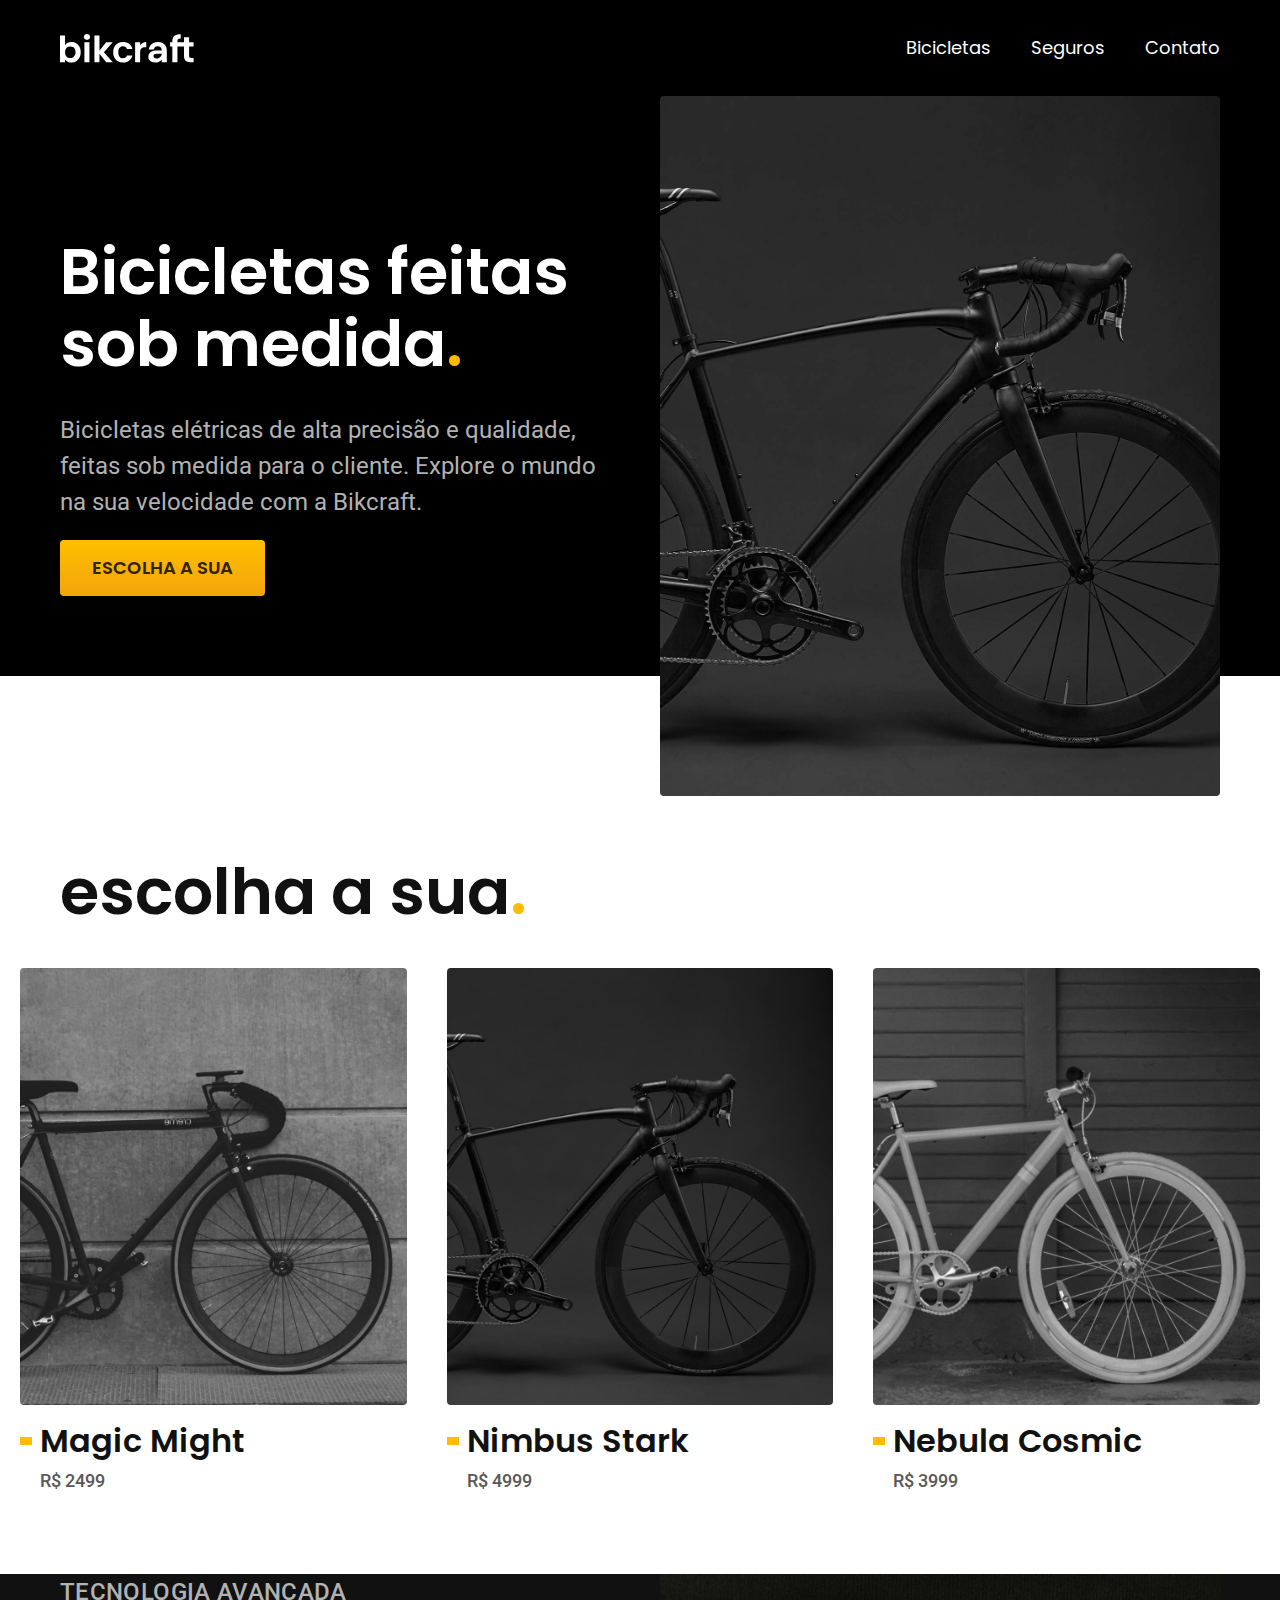
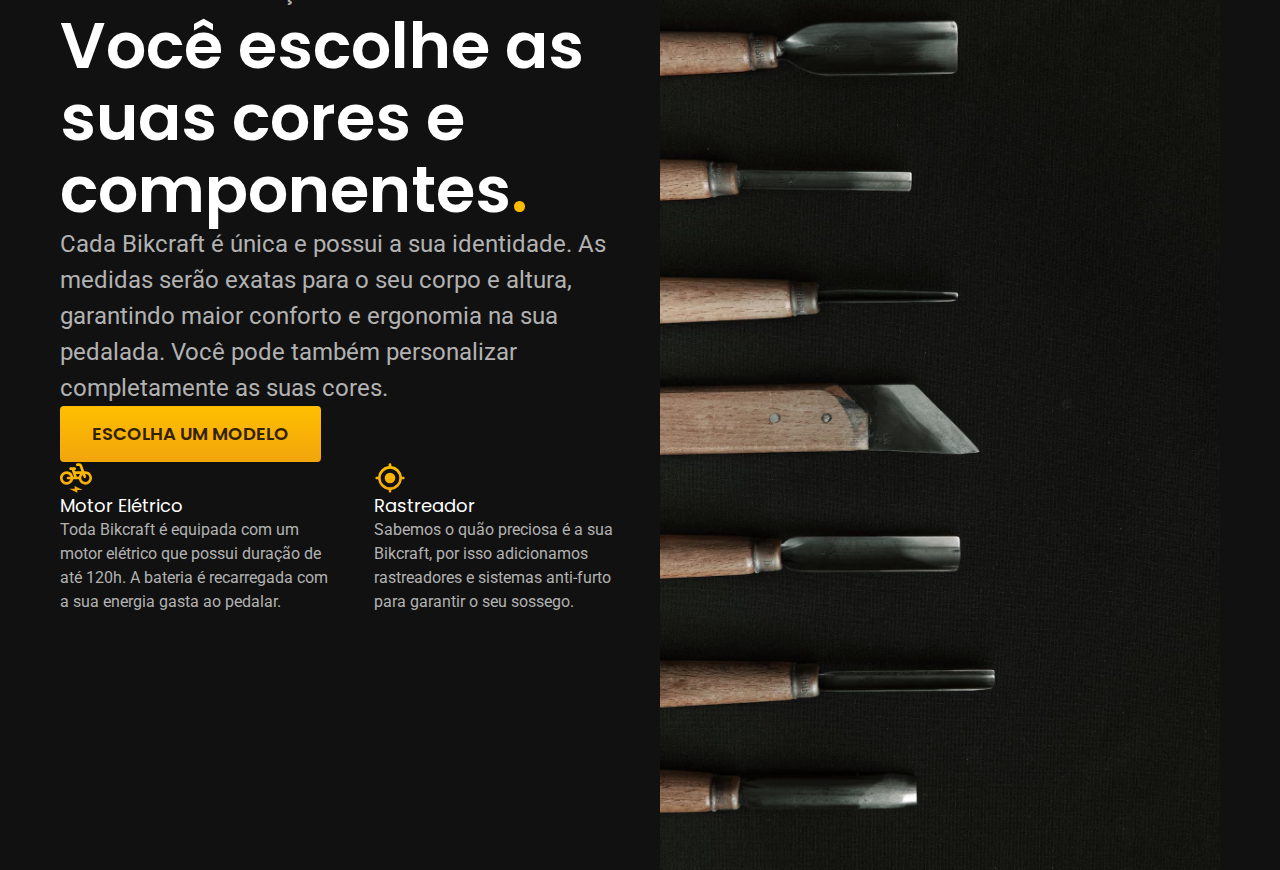
==== index.html @ 7a4af682 "bicicletas-lista e tecnologia" ====
<!DOCTYPE html>
<html lang="pt-br">
<head>
  <meta charset="UTF-8">
  <meta http-equiv="X-UA-Compatible" content="IE=edge">
  <meta name="viewport" content="width=device-width, initial-scale=1.0">
  <title>Bikcraft</title>
  <meta name="description" content="Bicicletas elétricas de alta precisão e qualidade,  feitas sob medida para o cliente. Explore o mundo na sua velocidade com a Bikcraft.">
  <link rel="stylesheet" href="./css/style.css">
  <link rel="preconnect" href="https://fonts.googleapis.com">
  <link rel="preconnect" href="https://fonts.gstatic.com" crossorigin>
  <link href="https://fonts.googleapis.com/css2?family=Poppins:wght@400;600&family=Roboto:wght@400;500&display=swap" rel="stylesheet">
</head>
<body>
    <header class="header-bg">
      <div class="header container">
      <a href="./">
        <img src="./img/bikcraft.svg" alt="Bijcraft">
      </a>
      
      <nav aria-label="primaria">
        <ul class="header-menu font-1-m cor-0">
          <li><a href="./bicicletas.html">Bicicletas</a></li>
          <li><a href="./seguros.html">Seguros</a></li>
          <li><a href="./contato.html">Contato</a></li>
        </ul>
      </nav>
      </div>
    </header>

    <main class="introducao-bg">
      <div class="introducao container">
        <div class="introducao-conteudo">
        <h1 class="cor-0 font-1-xxl">Bicicletas feitas sob medida<span class="cor-p1">.</span></h1>
        <p class="font-2-l cor-5">Bicicletas elétricas de alta precisão e qualidade,  feitas sob medida para o cliente. Explore o mundo na sua velocidade com a Bikcraft.</p>
        <a class="btn" href="./bicicletas.html">Escolha a sua</a>
        </div>
        
        <div>
        <img src="img/fotos/introducao.jpg" alt="Bicicleta elétrica preta">
        </div>
      </div>
    </main>


    
    <article class="bicicletas-lista">
      <h2 class="container font-1-xxl">escolha a sua<span class="cor-p1">.</span></h2>

      <ul>
        <li>
          <a href="./bicicletas/magic.html">
            <img src="./img/bicicletas/magic-home.jpg" alt="Bicicleta preta">
            <h3 class="font-1-xl">Magic Might</h3>
            <span class="font-2-m cor-8">R$ 2499</span>
          </a>
        </li>

        <li>
          <a href="./bicicletas/nimbus.html">
            <img src="img/bicicletas/nimbus-home.jpg" alt="Bicicleta preta">
            <h3 class="font-1-xl">Nimbus Stark</h3>
            <span class="font-2-m cor-8">R$ 4999</span>
          </a>
        </li>

        <li>
          <a href="./bicicletas/nebula.html">
            <img src="img/bicicletas/nebula-home.jpg" alt="Bicicleta preta">
            <h3 class="font-1-xl">Nebula Cosmic</h3>
            <span class="font-2-m cor-8">R$ 3999</span>
          </a>
        </li>
      </ul>
    </article>

    <article class="tecnologia-bg">
      <div class="tecnologia container">
        <div class="tecnologia-conteudo">
          <span class="font-2-l-b cor-5">Tecnologia avançada</span>
          <h2 class="cor-0 font-1-xxl">Você escolhe as suas cores e componentes<span class="cor-p1">.</span></h2>
          <p class="font-2-l cor-5">Cada Bikcraft é única e possui a sua identidade. As medidas serão exatas para o seu corpo e altura, garantindo maior conforto e ergonomia na sua pedalada. Você pode também personalizar completamente as suas cores.</p>
          <a class="btn link" href="./bicicletas.html">Escolha um modelo</a>
          
          <div class="tecnologia-icons">
            <div>
              <img src="img/icones/eletrica.svg" alt="">
              <h3 class="font-1-m cor-0">Motor Elétrico</h3>
              <p class="font-2-s cor-5">Toda Bikcraft é equipada com um motor elétrico que possui duração de até 120h. A bateria é recarregada com a sua energia gasta ao pedalar.</p>
            </div>

            <div>
              <img src="img/icones/rastreador.svg" alt="">
              <h3 class="font-1-m cor-0">Rastreador</h3>
              <p class="font-2-s cor-5">Sabemos o quão preciosa é a sua Bikcraft, por isso adicionamos rastreadores e sistemas anti-furto para garantir o seu sossego.</p>
            </div>
          </div>
          </div>

        <div class="tecnologia-imagem">
          <img src="img/fotos/tecnologia.jpg" alt="">
        </div>
      </div>
    </article>
</body>
</html>
---- css/style.css ----
/* GLOBAL */
@import "./global/global.css";

@import "./utilidades/tipografia.css";
@import "./utilidades/cores.css";

/* HEADER */
@import "./global/header.css";

/* UTILIDADES */
@import "./utilidades/componentes.css";

/* HOME */
@import "./home/introducao.css";
@import "./home/tecnologia.css";

/*BICICLETAS*/
@import "./bicicletas/bicicletas-lista.css";
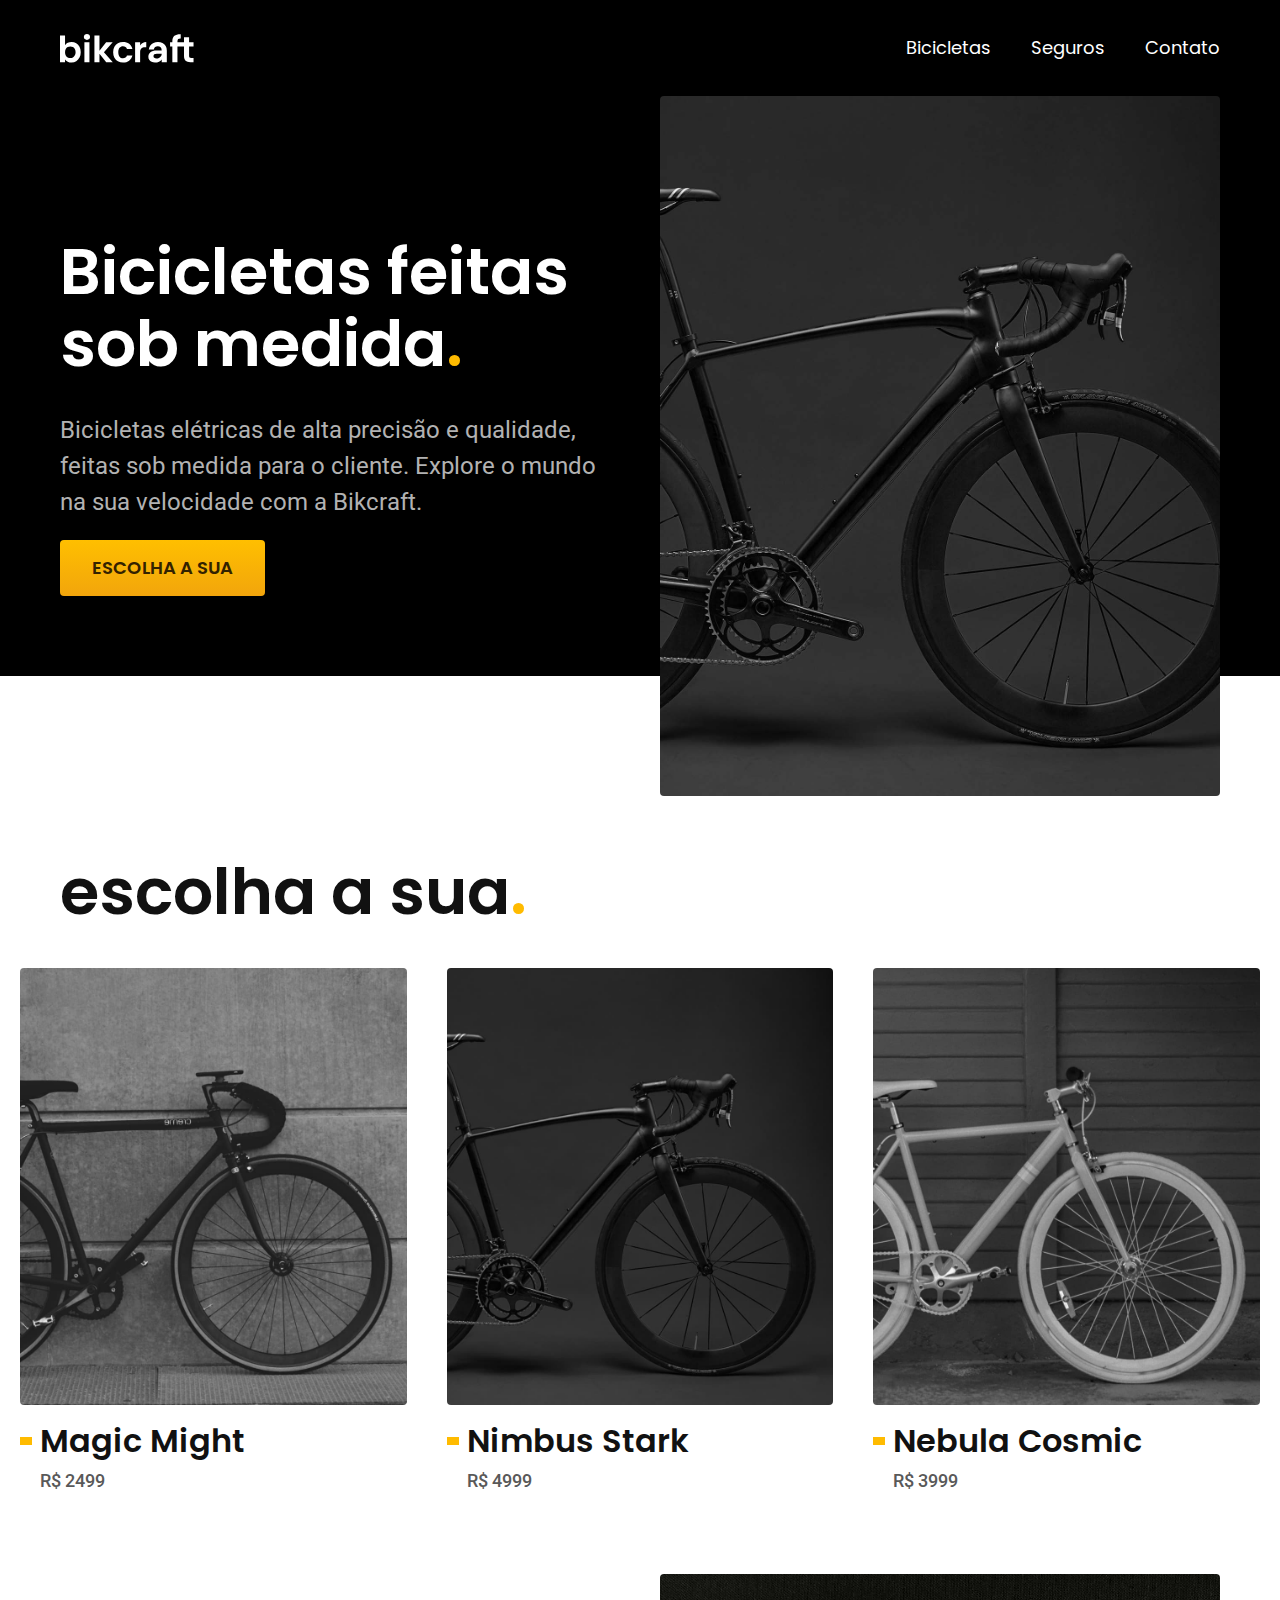
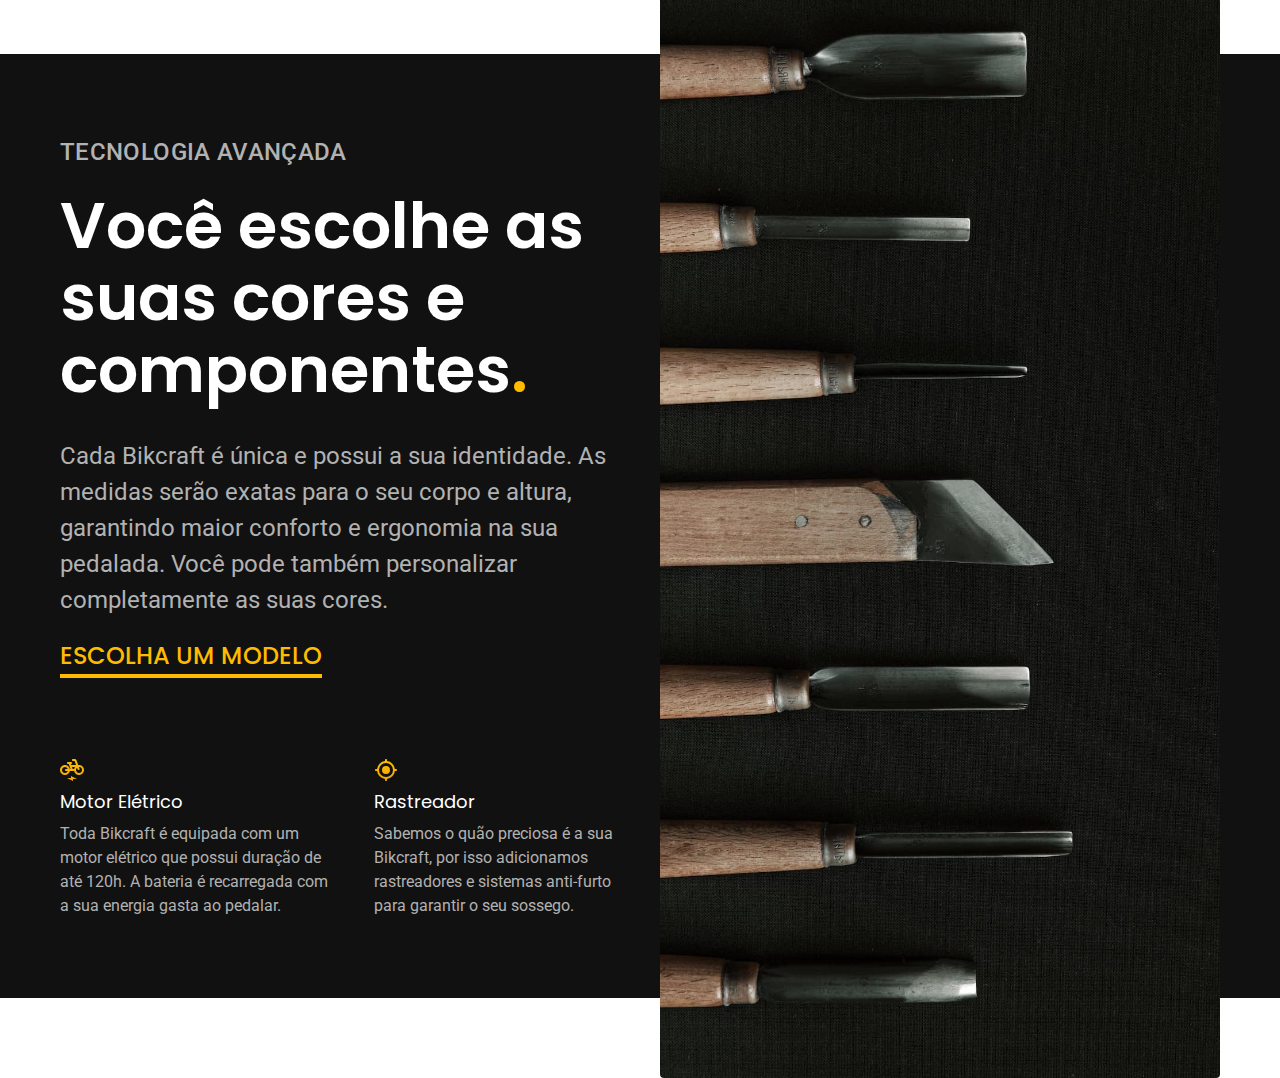
==== commit 4cf86f38: "tecnologia responsiva" ====
--- a/index.html
+++ b/index.html
@@ -80,21 +80,21 @@
           <span class="font-2-l-b cor-5">Tecnologia avançada</span>
           <h2 class="cor-0 font-1-xxl">Você escolhe as suas cores e componentes<span class="cor-p1">.</span></h2>
           <p class="font-2-l cor-5">Cada Bikcraft é única e possui a sua identidade. As medidas serão exatas para o seu corpo e altura, garantindo maior conforto e ergonomia na sua pedalada. Você pode também personalizar completamente as suas cores.</p>
-          <a class="btn link" href="./bicicletas.html">Escolha um modelo</a>
+          <a class="link" href="./bicicletas.html">Escolha um modelo</a>
           
-          <div class="tecnologia-icons">
-            <div>
-              <img src="img/icones/eletrica.svg" alt="">
-              <h3 class="font-1-m cor-0">Motor Elétrico</h3>
-              <p class="font-2-s cor-5">Toda Bikcraft é equipada com um motor elétrico que possui duração de até 120h. A bateria é recarregada com a sua energia gasta ao pedalar.</p>
+            <div class="tecnologia-vantagens">
+              <div>
+                <img src="img/icones/eletrica.svg" alt="">
+                <h3 class="font-1-m cor-0">Motor Elétrico</h3>
+                <p class="font-2-s cor-5">Toda Bikcraft é equipada com um motor elétrico que possui duração de até 120h. A bateria é recarregada com a sua energia gasta ao pedalar.</p>
+              </div>
+              <div>
+                <img src="img/icones/rastreador.svg" alt="">
+                <h3 class="font-1-m cor-0">Rastreador</h3>
+                <p class="font-2-s cor-5">Sabemos o quão preciosa é a sua Bikcraft, por isso adicionamos rastreadores e sistemas anti-furto para garantir o seu sossego.</p>
+              </div>
             </div>
-
-            <div>
-              <img src="img/icones/rastreador.svg" alt="">
-              <h3 class="font-1-m cor-0">Rastreador</h3>
-              <p class="font-2-s cor-5">Sabemos o quão preciosa é a sua Bikcraft, por isso adicionamos rastreadores e sistemas anti-furto para garantir o seu sossego.</p>
-            </div>
-          </div>
+          
           </div>
 
         <div class="tecnologia-imagem">
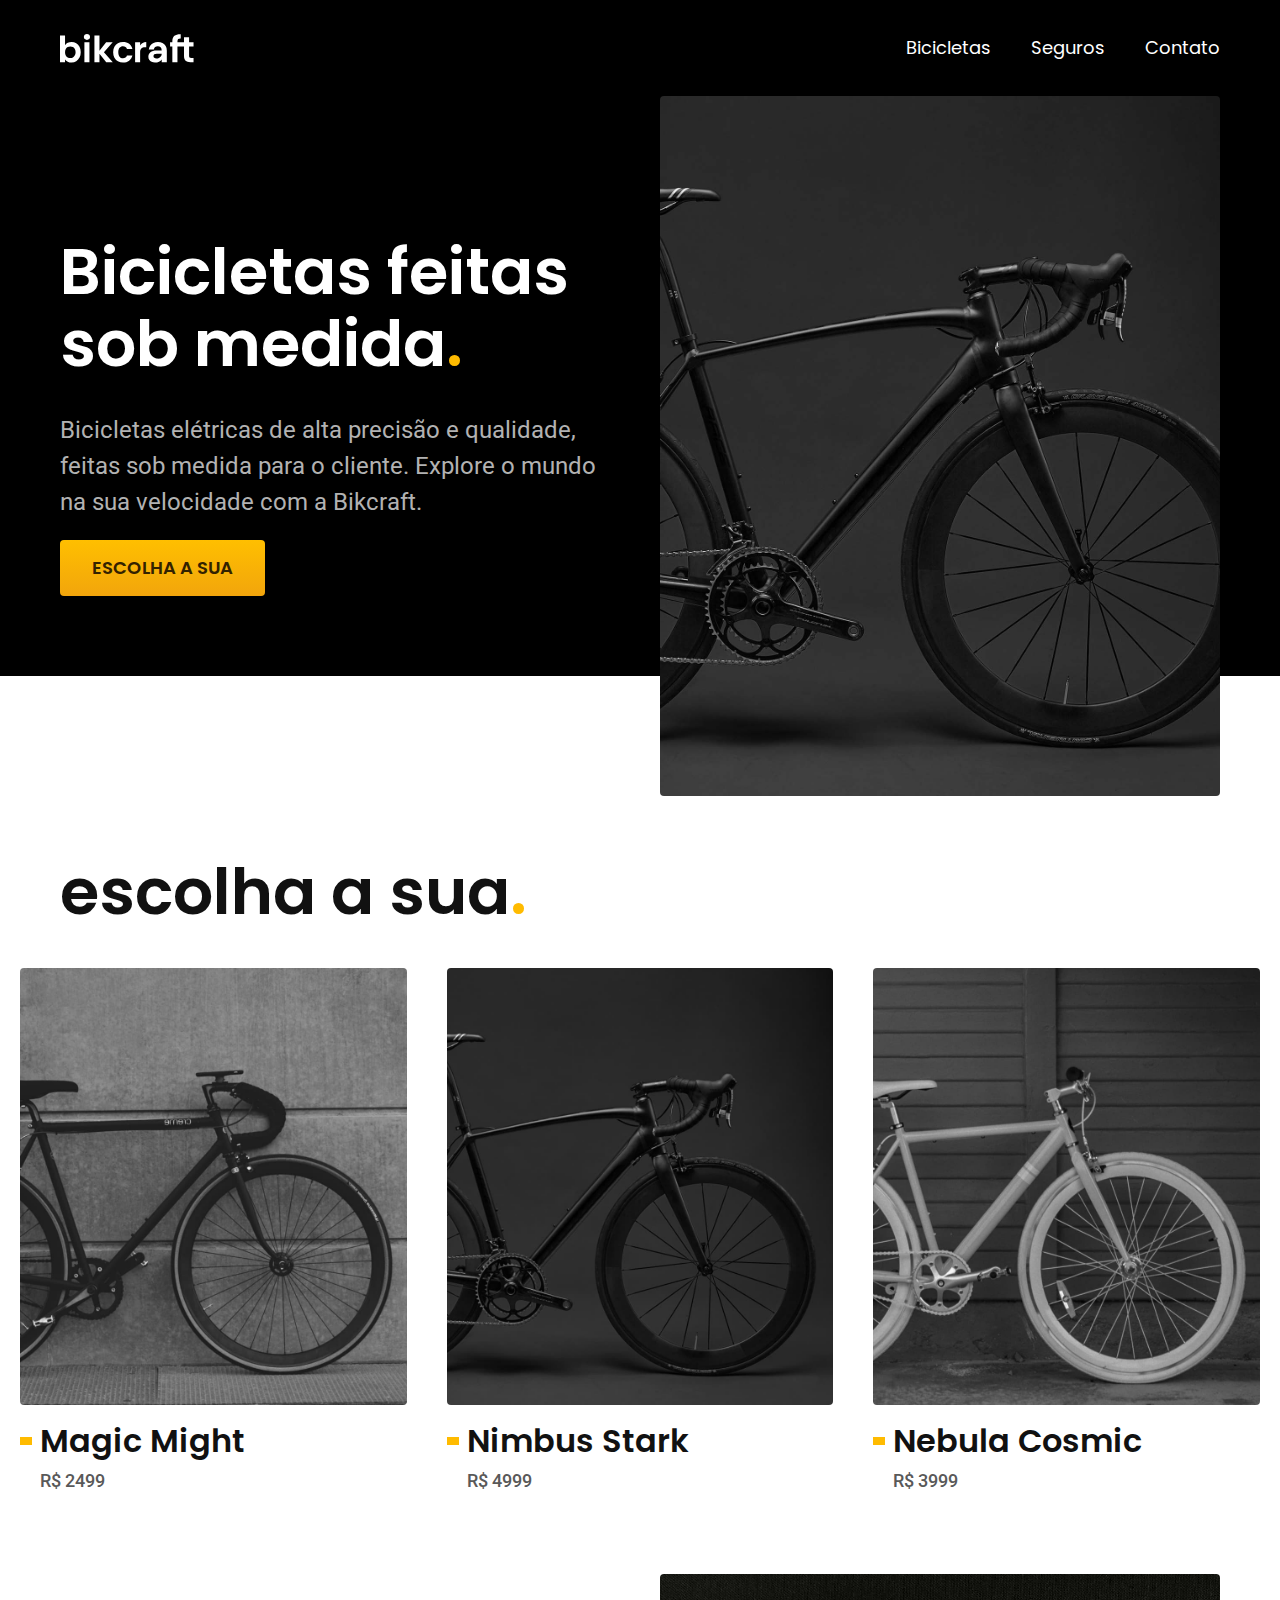
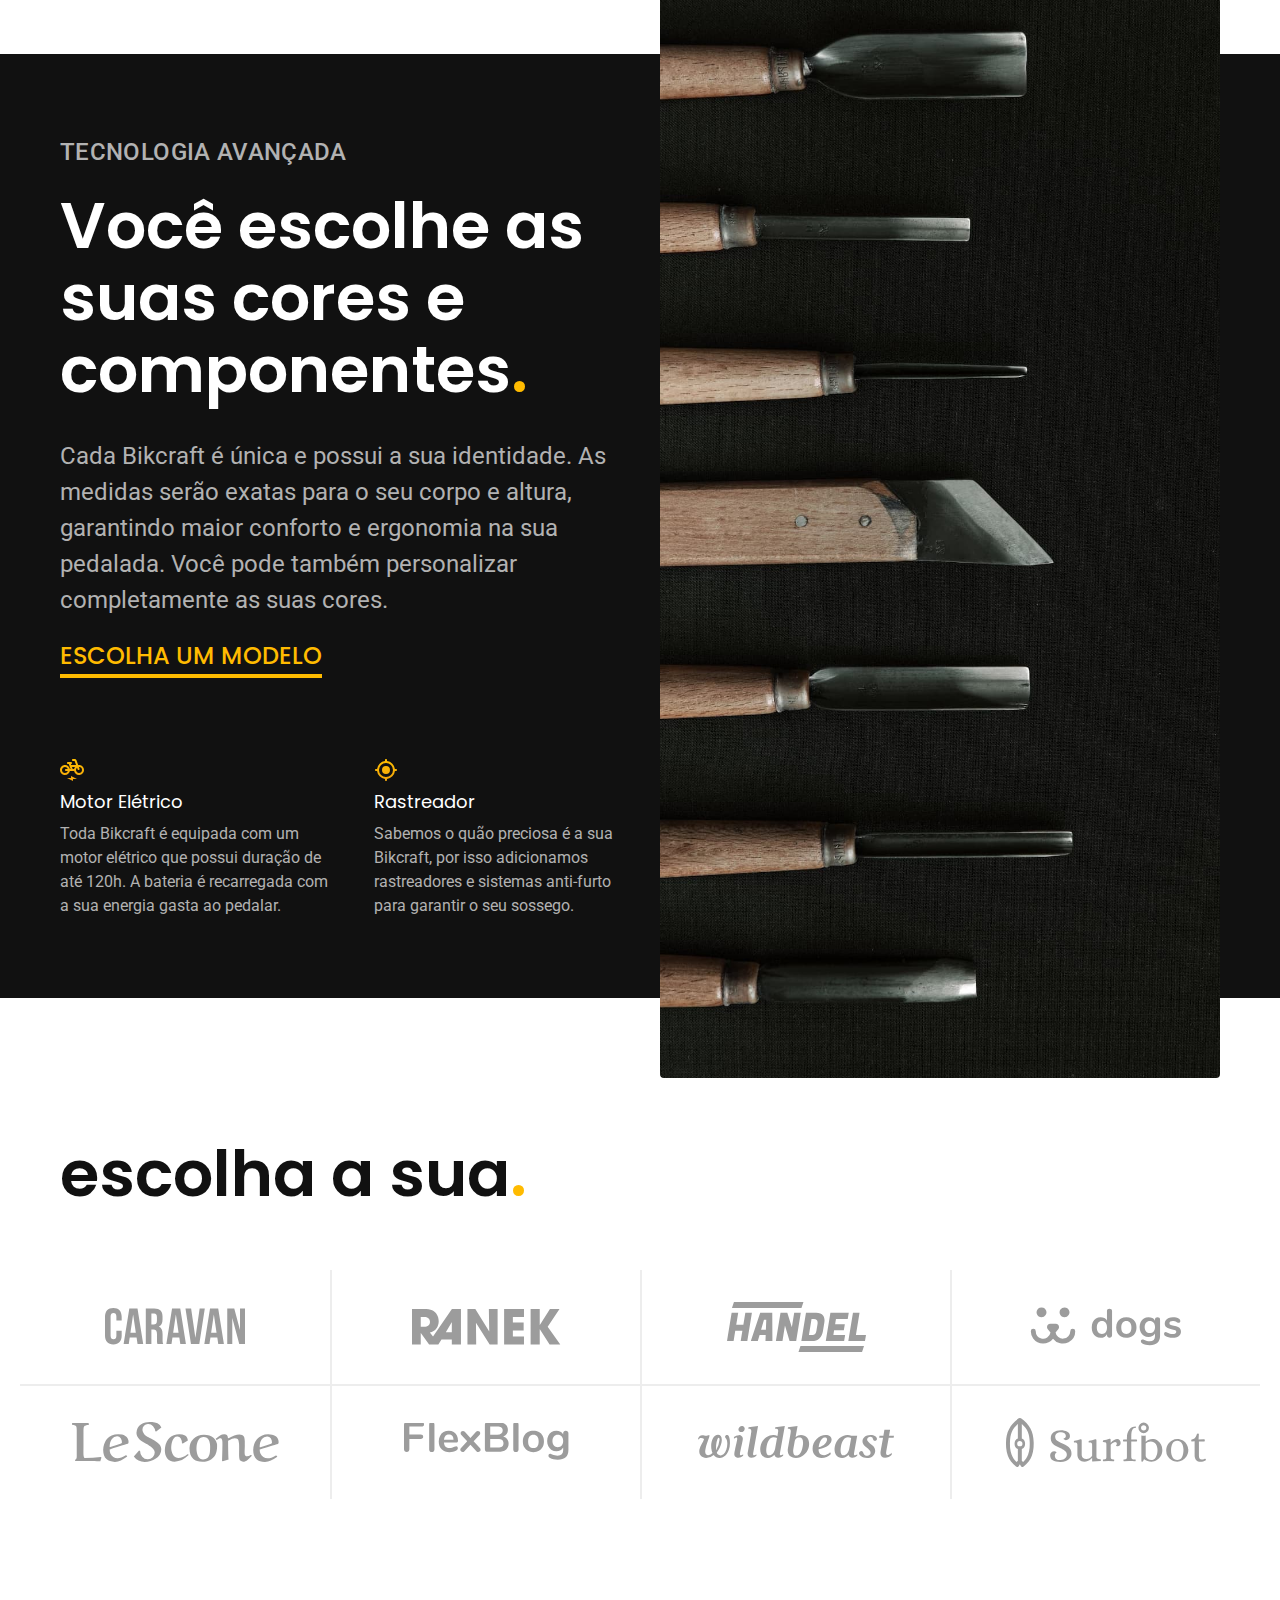
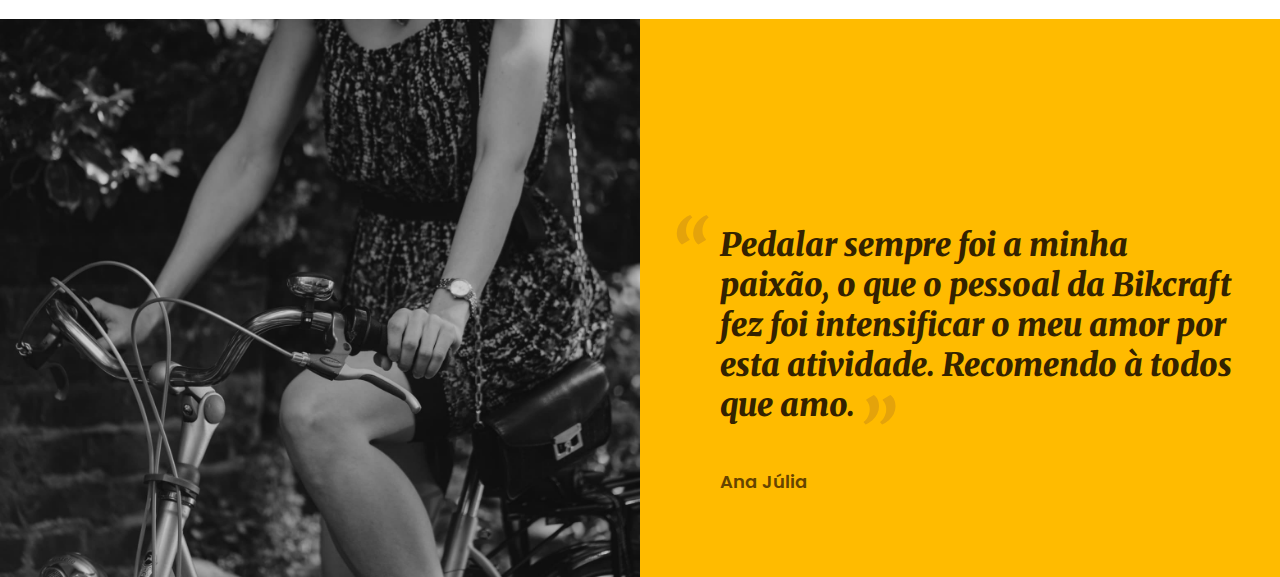
==== commit 79b49a35: "alguns ajustes" ====
--- a/index.html
+++ b/index.html
@@ -9,7 +9,7 @@
   <link rel="stylesheet" href="./css/style.css">
   <link rel="preconnect" href="https://fonts.googleapis.com">
   <link rel="preconnect" href="https://fonts.gstatic.com" crossorigin>
-  <link href="https://fonts.googleapis.com/css2?family=Poppins:wght@400;600&family=Roboto:wght@400;500&display=swap" rel="stylesheet">
+  <link href="https://fonts.googleapis.com/css2?family=Merriweather:ital,wght@1,900&family=Poppins:wght@400;600&family=Roboto:wght@400;500&display=swap" rel="stylesheet">
 </head>
 <body>
     <header class="header-bg">
@@ -102,5 +102,31 @@
         </div>
       </div>
     </article>
+
+    <section class="parceiros" aria-label="Nossos parceiros">
+      <h2 class="container font-1-xxl">escolha a sua<span class="cor-p1">.</span></h2>
+
+      <ul>
+        <li><img src="./img/parceiros/caravan.svg" alt="caravan"></li>
+        <li><img src="./img/parceiros/ranek.svg" alt="ranek"></li>
+        <li><img src="./img/parceiros/handel.svg" alt="handel"></li>
+        <li><img src="./img/parceiros/dogs.svg" alt="dogs"></li>
+        <li><img src="./img/parceiros/lescone.svg" alt="lescone"></li>
+        <li><img src="./img/parceiros/flexblog.svg" alt="flexblog"></li>
+        <li><img src="./img/parceiros/wildbeast.svg" alt="wildbeast"></li>
+        <li><img src="./img/parceiros/surfbot.svg" alt="surfbot"></li>
+      </ul>
+    </section>
+
+    <section class="depoimento" aria-label="Depoimento">
+      <div><img src="./img/fotos/depoimento.jpg" alt="Pessoa pedalando uma bicicleta bikcraft"></div>
+
+      <div class="depoimento-conteudo">
+        <blockquote class="font-1-xl cor-p5">
+          <p>Pedalar sempre foi a minha paixão, o que o pessoal da Bikcraft fez foi intensificar o meu amor por esta atividade. Recomendo à todos que amo.</p>
+          <span class="font-1-m-b cor-p4">Ana Júlia</span>
+        </blockquote>
+      </div>
+    </section>
 </body>
 </html>--- a/css/style.css
+++ b/css/style.css
@@ -13,6 +13,8 @@
 /* HOME */
 @import "./home/introducao.css";
 @import "./home/tecnologia.css";
+@import "./home/parceiros.css";
+@import "./home/depoimento.css";
 
 /*BICICLETAS*/
 @import "./bicicletas/bicicletas-lista.css";
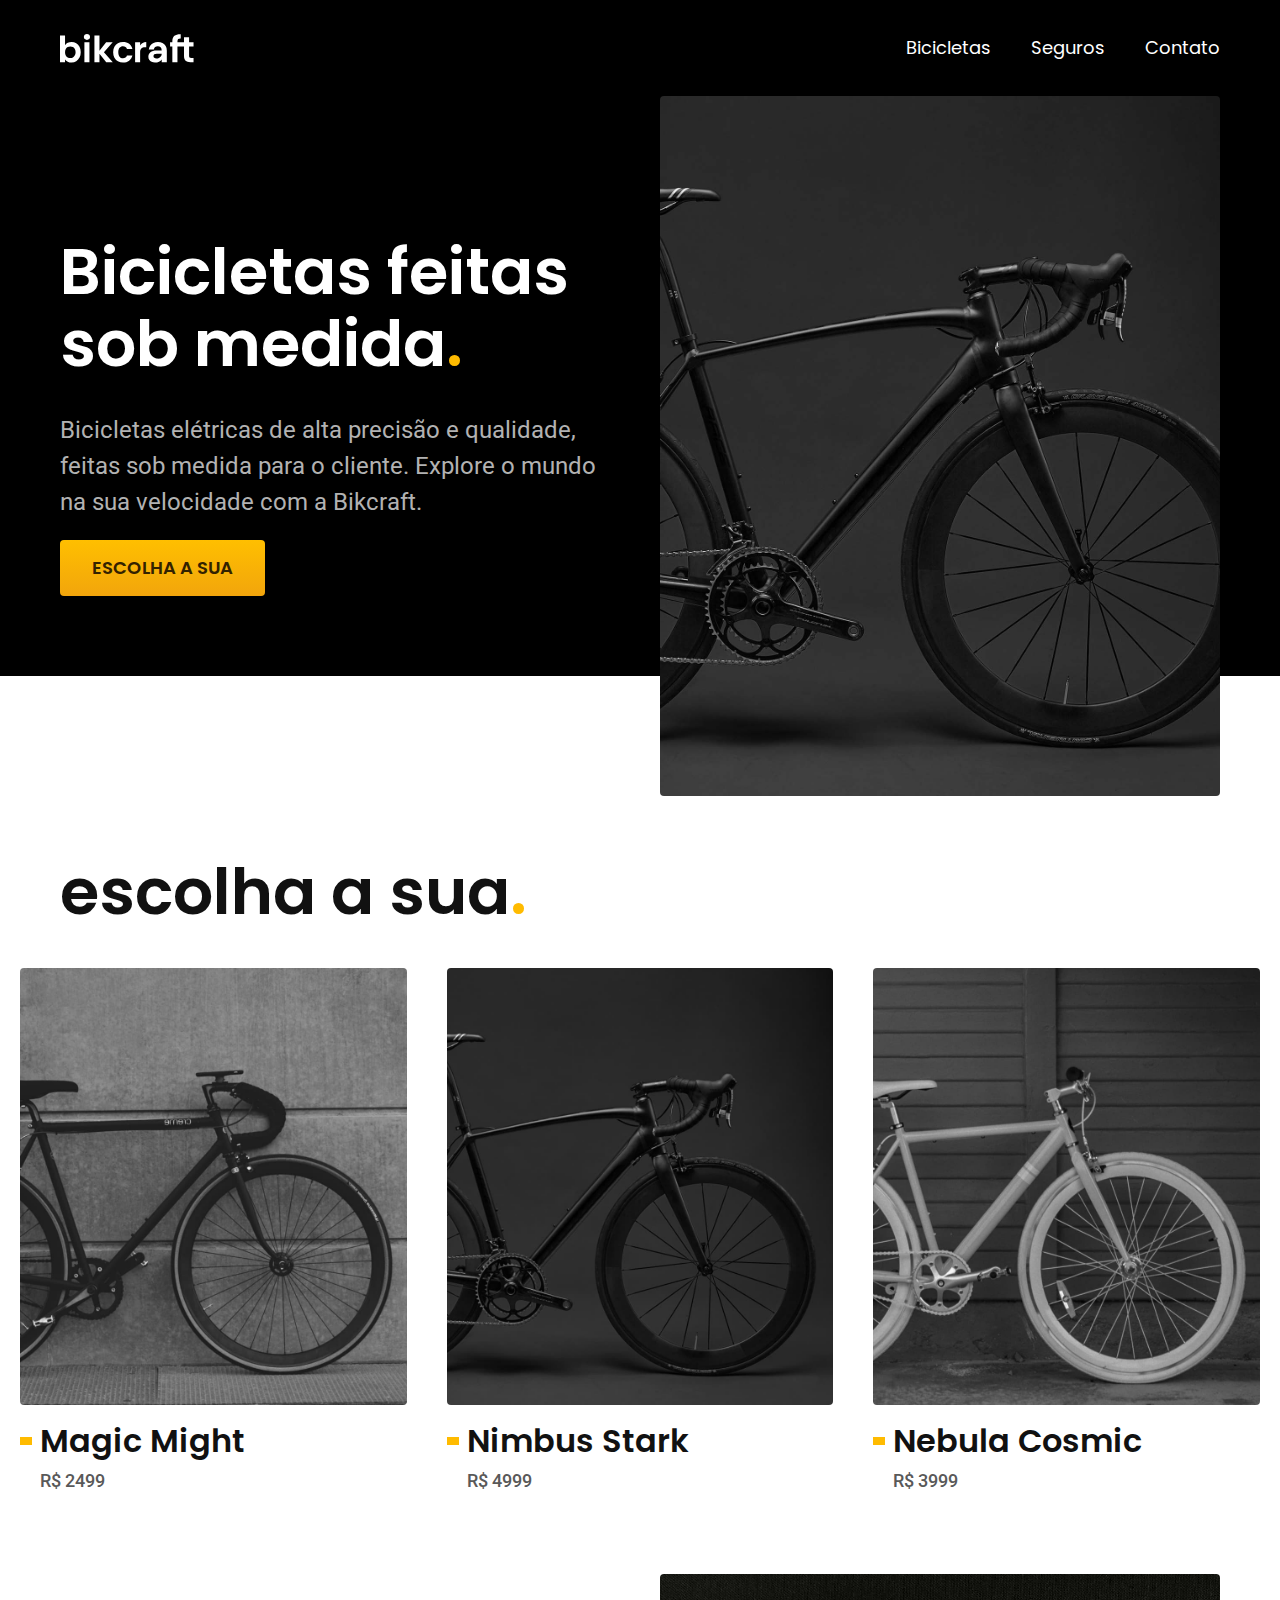
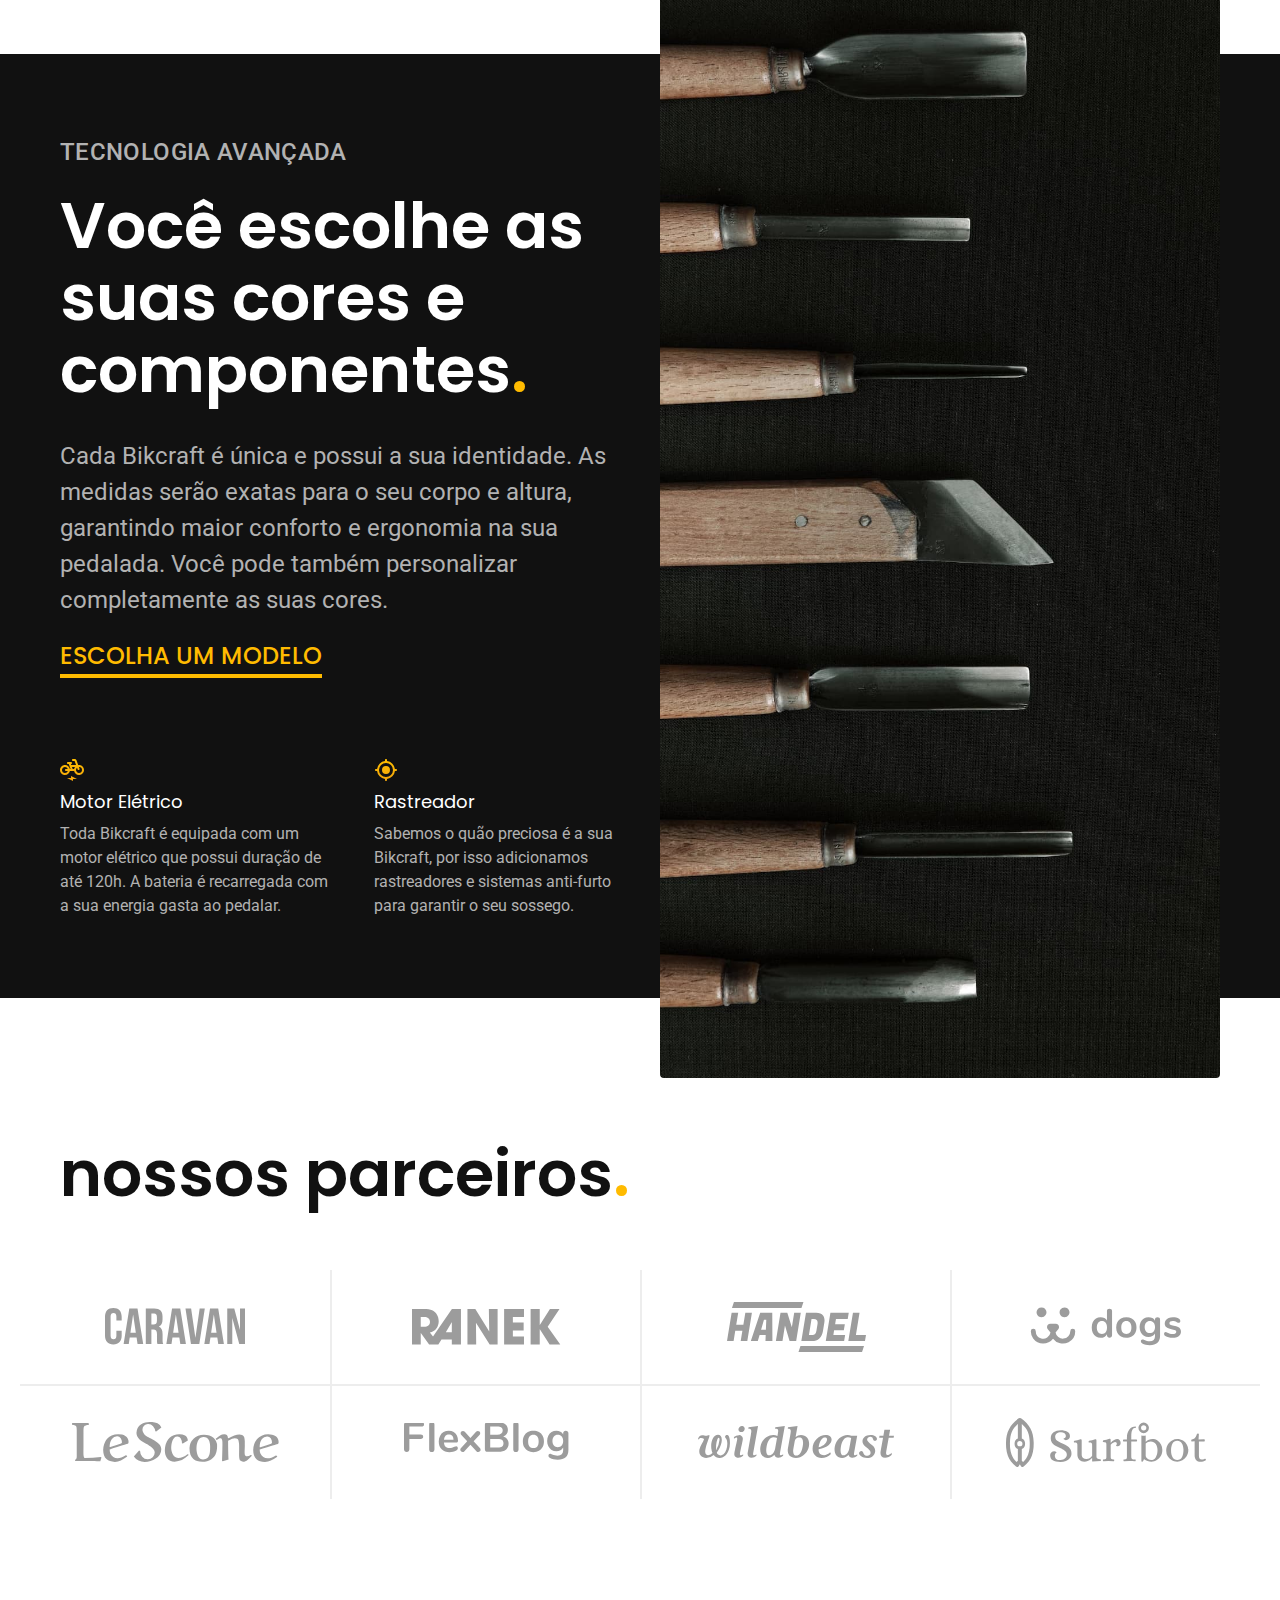
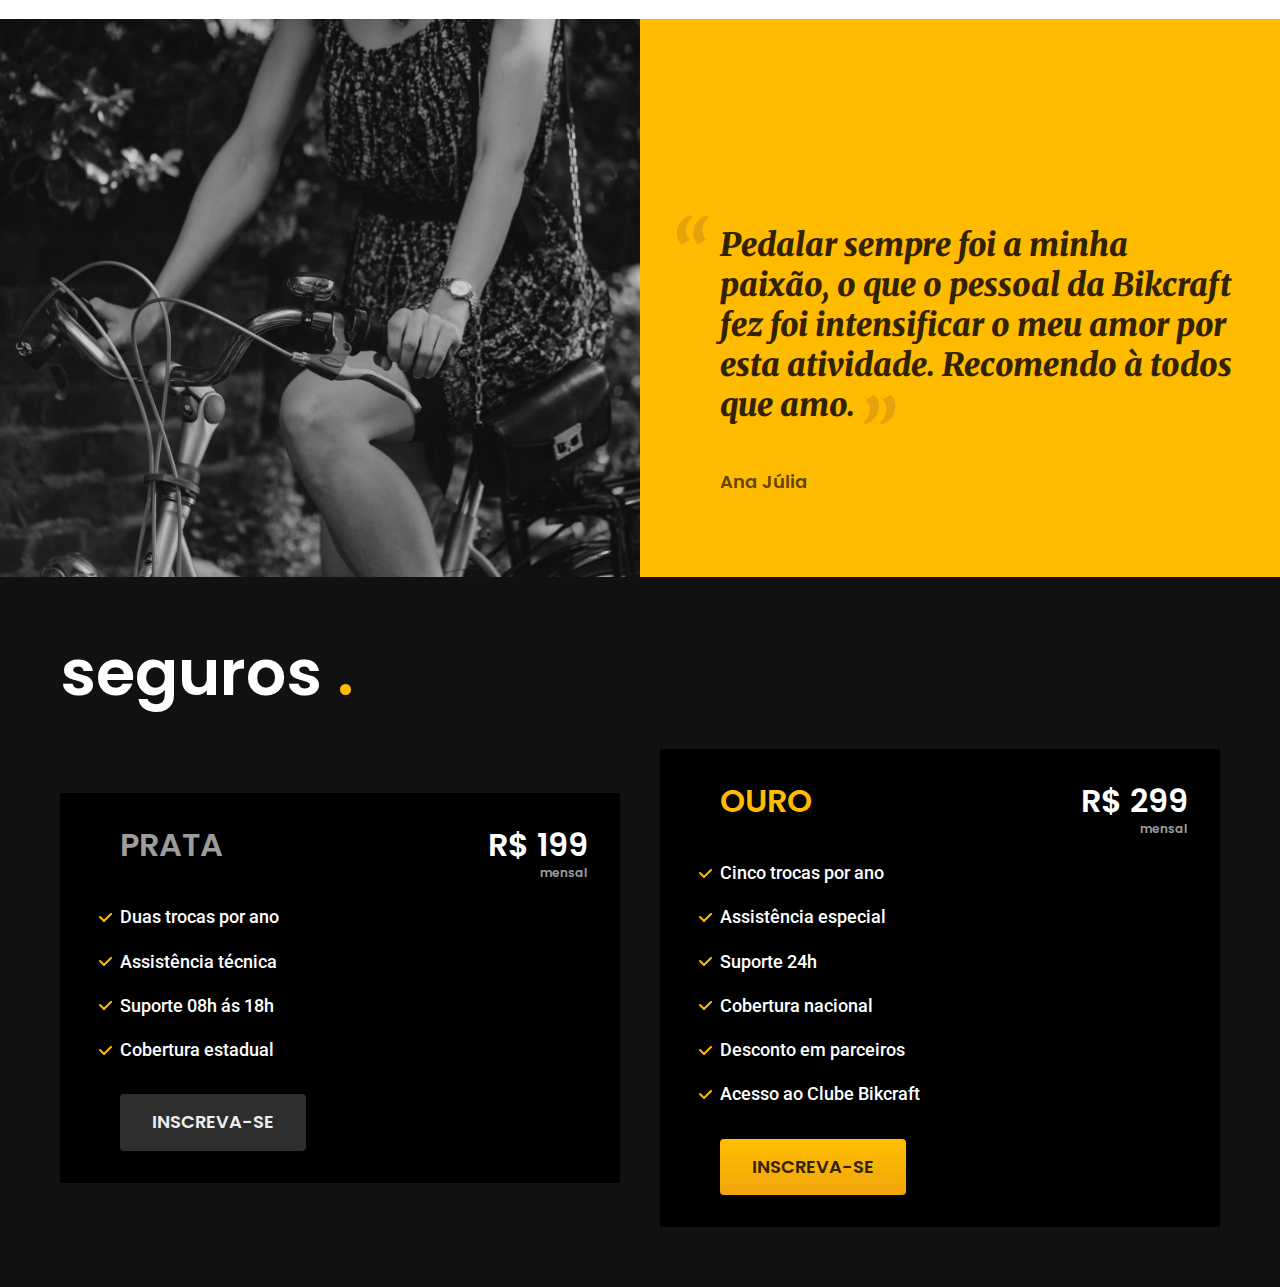
==== commit dbb6dcda: "seguros" ====
--- a/index.html
+++ b/index.html
@@ -104,7 +104,7 @@
     </article>
 
     <section class="parceiros" aria-label="Nossos parceiros">
-      <h2 class="container font-1-xxl">escolha a sua<span class="cor-p1">.</span></h2>
+      <h2 class="container font-1-xxl">nossos parceiros<span class="cor-p1">.</span></h2>
 
       <ul>
         <li><img src="./img/parceiros/caravan.svg" alt="caravan"></li>
@@ -128,5 +128,36 @@
         </blockquote>
       </div>
     </section>
+
+    <article class="seguros-bg">
+      <div class="seguros container">
+        <h2 class="font-1-xxl cor-0">seguros <span class="cor-p1">.</span></h2>
+      <div class="seguros-item">
+        <h3 class="font-1-xl cor-6">Prata</h3>
+        <span class="font-1-xl cor-0">R$ 199 <span class="font-1-xs cor-6">mensal</span></span>
+        <ul class="font-2-m cor-0">
+          <li>Duas trocas por ano</li>
+          <li>Assistência técnica</li>
+          <li>Suporte 08h ás 18h</li>
+          <li>Cobertura estadual</li>
+        </ul>
+        <a class="btn secundario" href="./orcamento.html">Inscreva-se</a>
+      </div>
+
+      <div class="seguros-item">
+        <h3 class="font-1-xl cor-p1">Ouro</h3>
+        <span class="font-1-xl cor-0">R$ 299 <span class="font-1-xs cor-6">mensal</span></span>
+        <ul class="font-2-m cor-0">
+          <li>Cinco trocas por ano</li>
+          <li>Assistência especial</li>
+          <li>Suporte 24h</li>
+          <li>Cobertura nacional</li>
+          <li>Desconto em parceiros</li>
+          <li>Acesso ao Clube Bikcraft</li>
+        </ul>
+        <a class="btn" href="./orcamento.html">Inscreva-se</a>
+      </div>
+      </div>
+    </article>
 </body>
 </html>--- a/css/style.css
+++ b/css/style.css
@@ -19,6 +19,9 @@
 /*BICICLETAS*/
 @import "./bicicletas/bicicletas-lista.css";
 
+/*Seguros*/
+@import "./seguros/seguros.css";
 
 
 
+
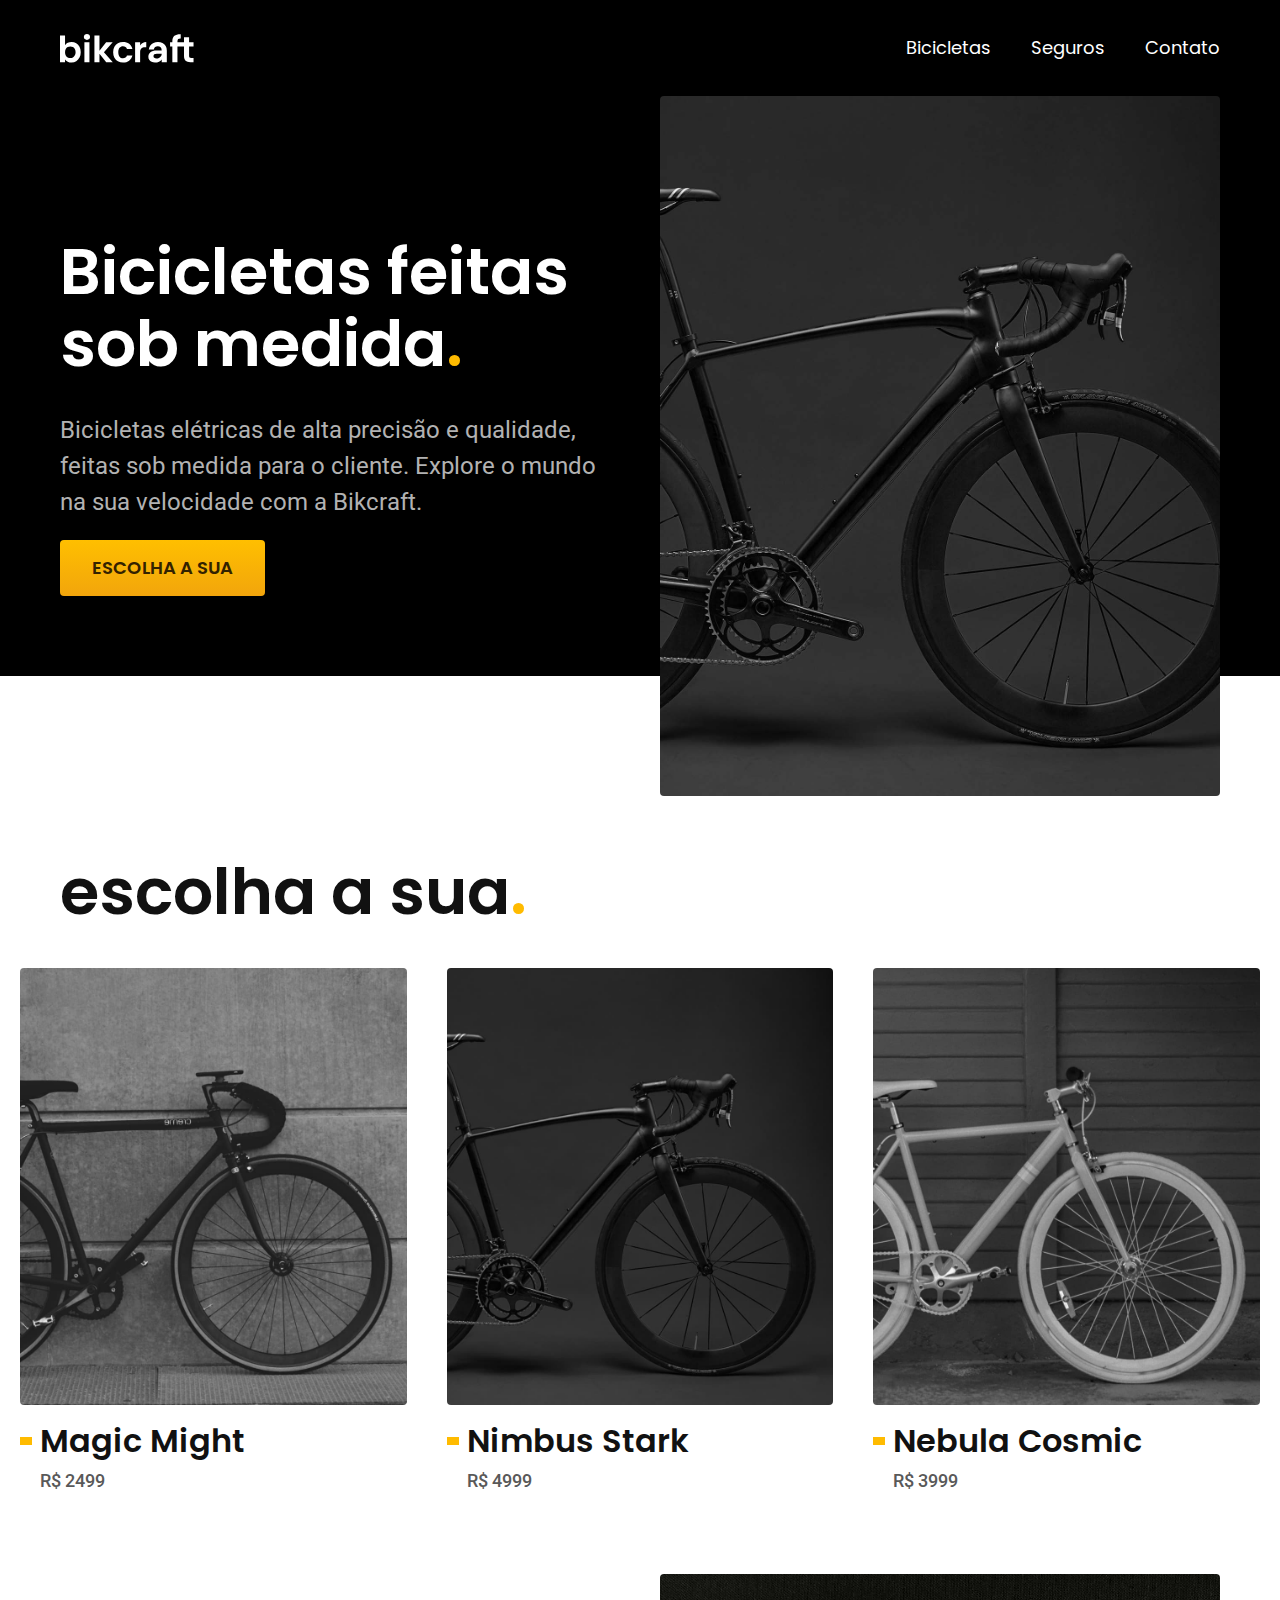
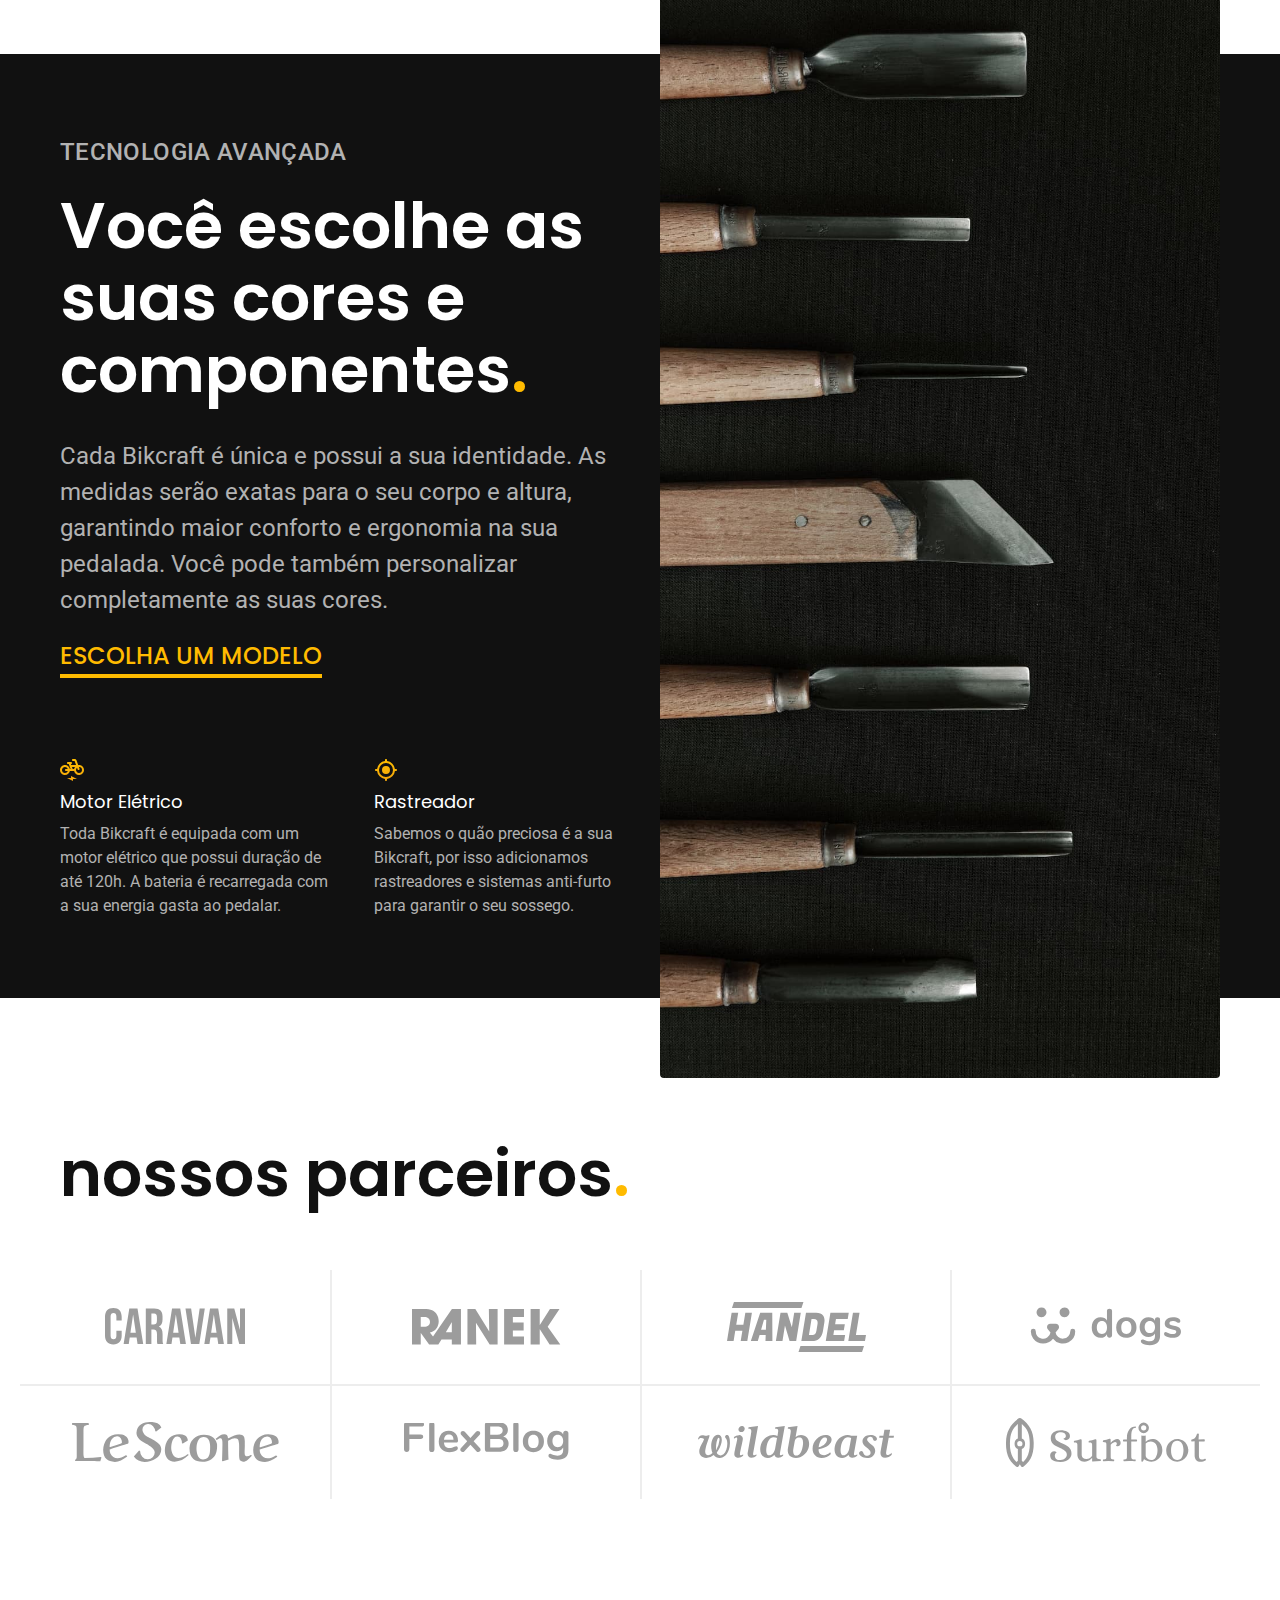
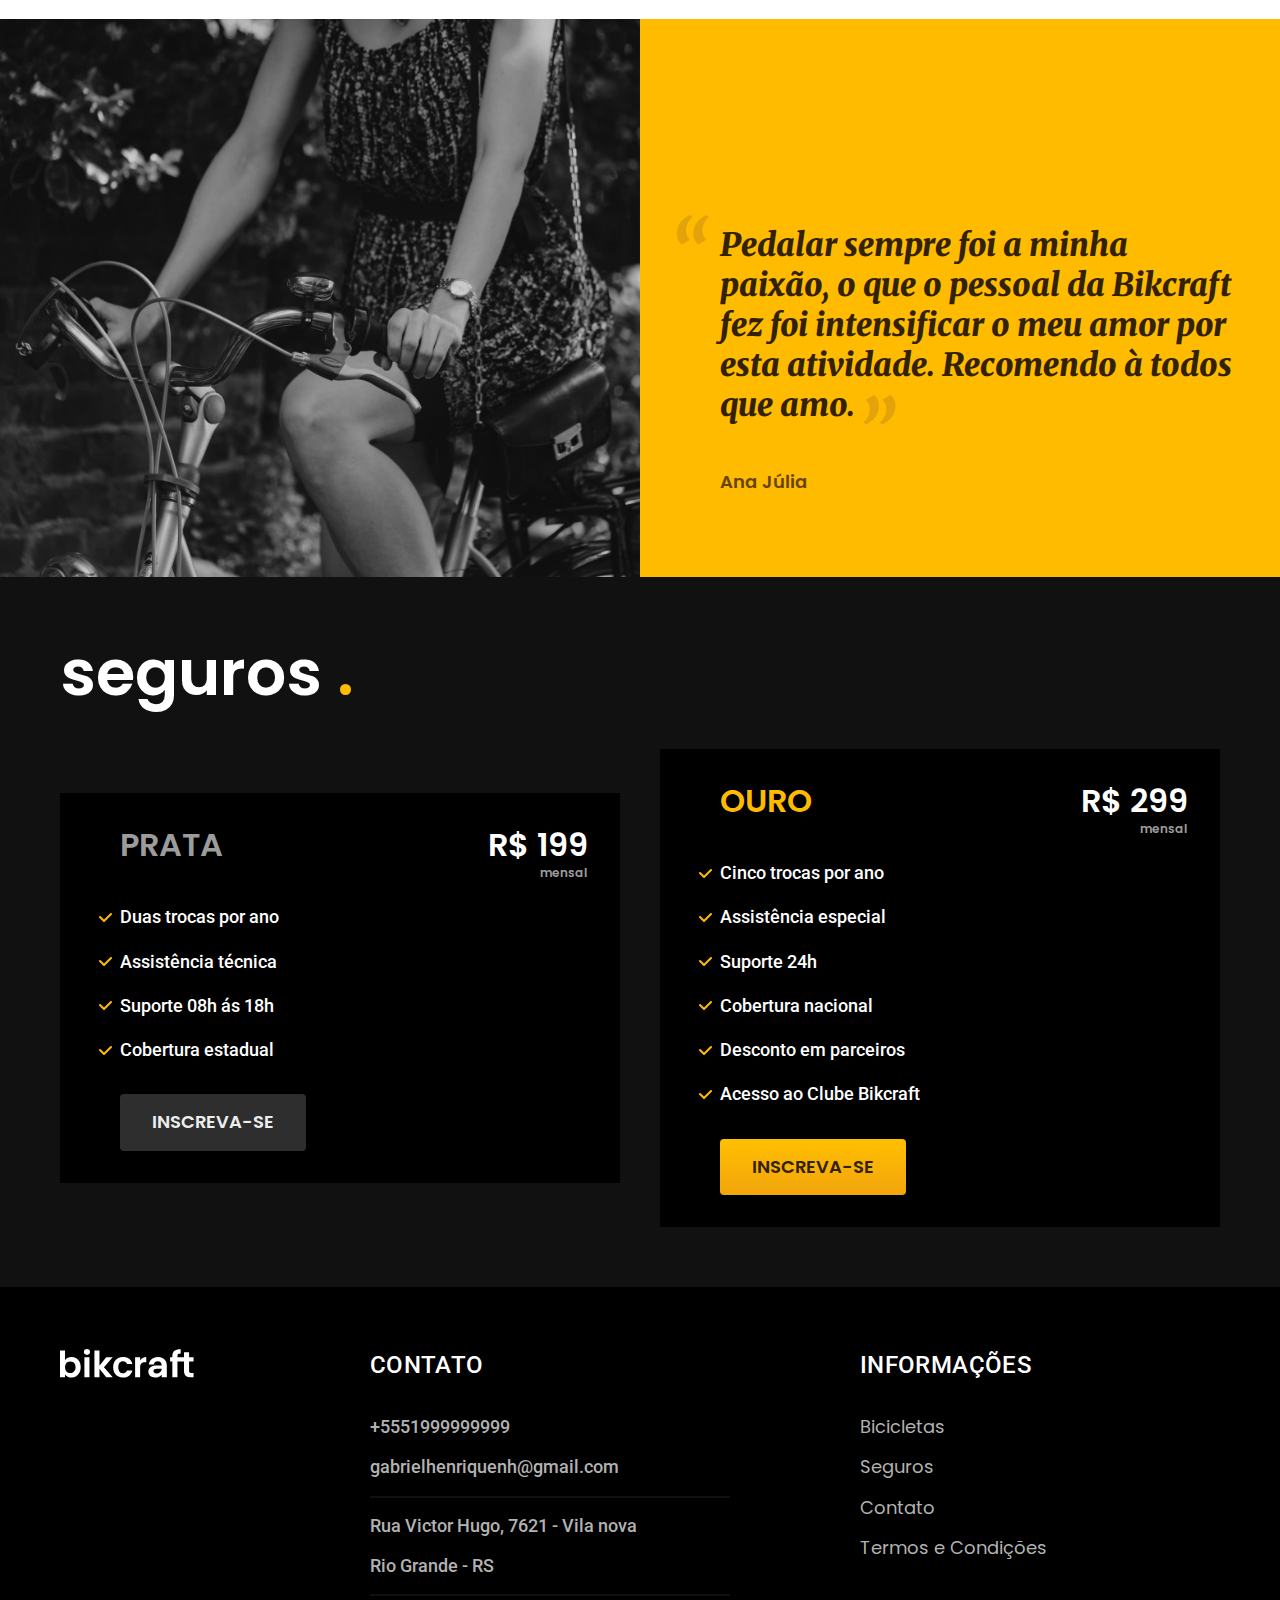
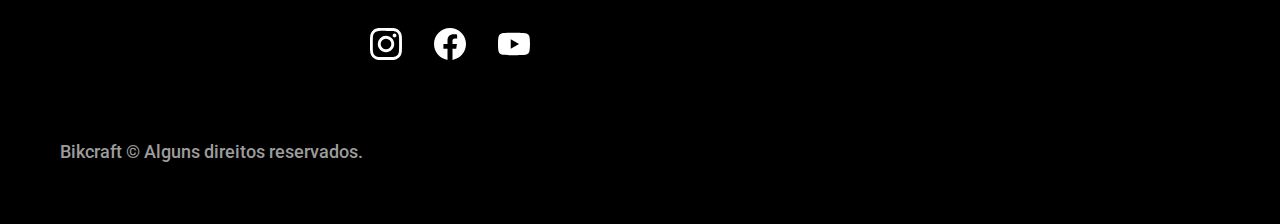
==== commit 06abcc9d: "footer" ====
--- a/index.html
+++ b/index.html
@@ -159,5 +159,53 @@
       </div>
       </div>
     </article>
+
+    <footer class="footer-bg">
+      
+      <div class="footer container">
+        <img src="./img/bikcraft.svg" alt="Bikcraft">
+      <div class="footer-contato">
+        <h3 class="font-2-l-b cor-0">Contato</h3>
+        <ul class="font-2-m cor-5">
+          <li><a href="tel: +5551999999999">+5551999999999</a></li>
+          <li><a href="mailto: gabrielhenriquenh@gmail.com">gabrielhenriquenh@gmail.com</a></li>
+          <li>Rua Victor Hugo, 7621 - Vila nova</li>
+          <li>Rio Grande - RS</li>
+        </ul>
+        <div class="footer-redes">
+          <a href="./">
+            <img src="img/redes/instagram.svg" alt="Instagram">
+          </a>
+
+          <a href="./">
+            <img src="img/redes/facebook.svg" alt="Facebook">
+          </a>
+
+          <a href="./">
+            <img src="img/redes/youtube.svg" alt="Youtube">
+          </a>
+
+        </div>
+      </div>
+        
+
+        <div class="footer-informacoes">
+          <h3 class="font-2-l-b cor-0">Informações</h3>
+          <nav>
+            <ul class="font-1-m cor-5">
+              <li><a href="./bicicletas.html">Bicicletas</a></li>
+              <li><a href="./seguros.html">Seguros</a></li>
+              <li><a href="./contato.html">Contato</a></li>
+              <li><a href="./termos.html">Termos e Condições</a></li>
+            </ul>
+          </nav>
+        </div>
+
+        
+      
+        <p class="footer-copy font-2-m cor-6">Bikcraft © Alguns direitos reservados.</p> 
+    </div>
+    
+    </footer>
 </body>
 </html>--- a/css/style.css
+++ b/css/style.css
@@ -4,8 +4,9 @@
 @import "./utilidades/tipografia.css";
 @import "./utilidades/cores.css";
 
-/* HEADER */
+
 @import "./global/header.css";
+@import "./global/footer.css";
 
 /* UTILIDADES */
 @import "./utilidades/componentes.css";
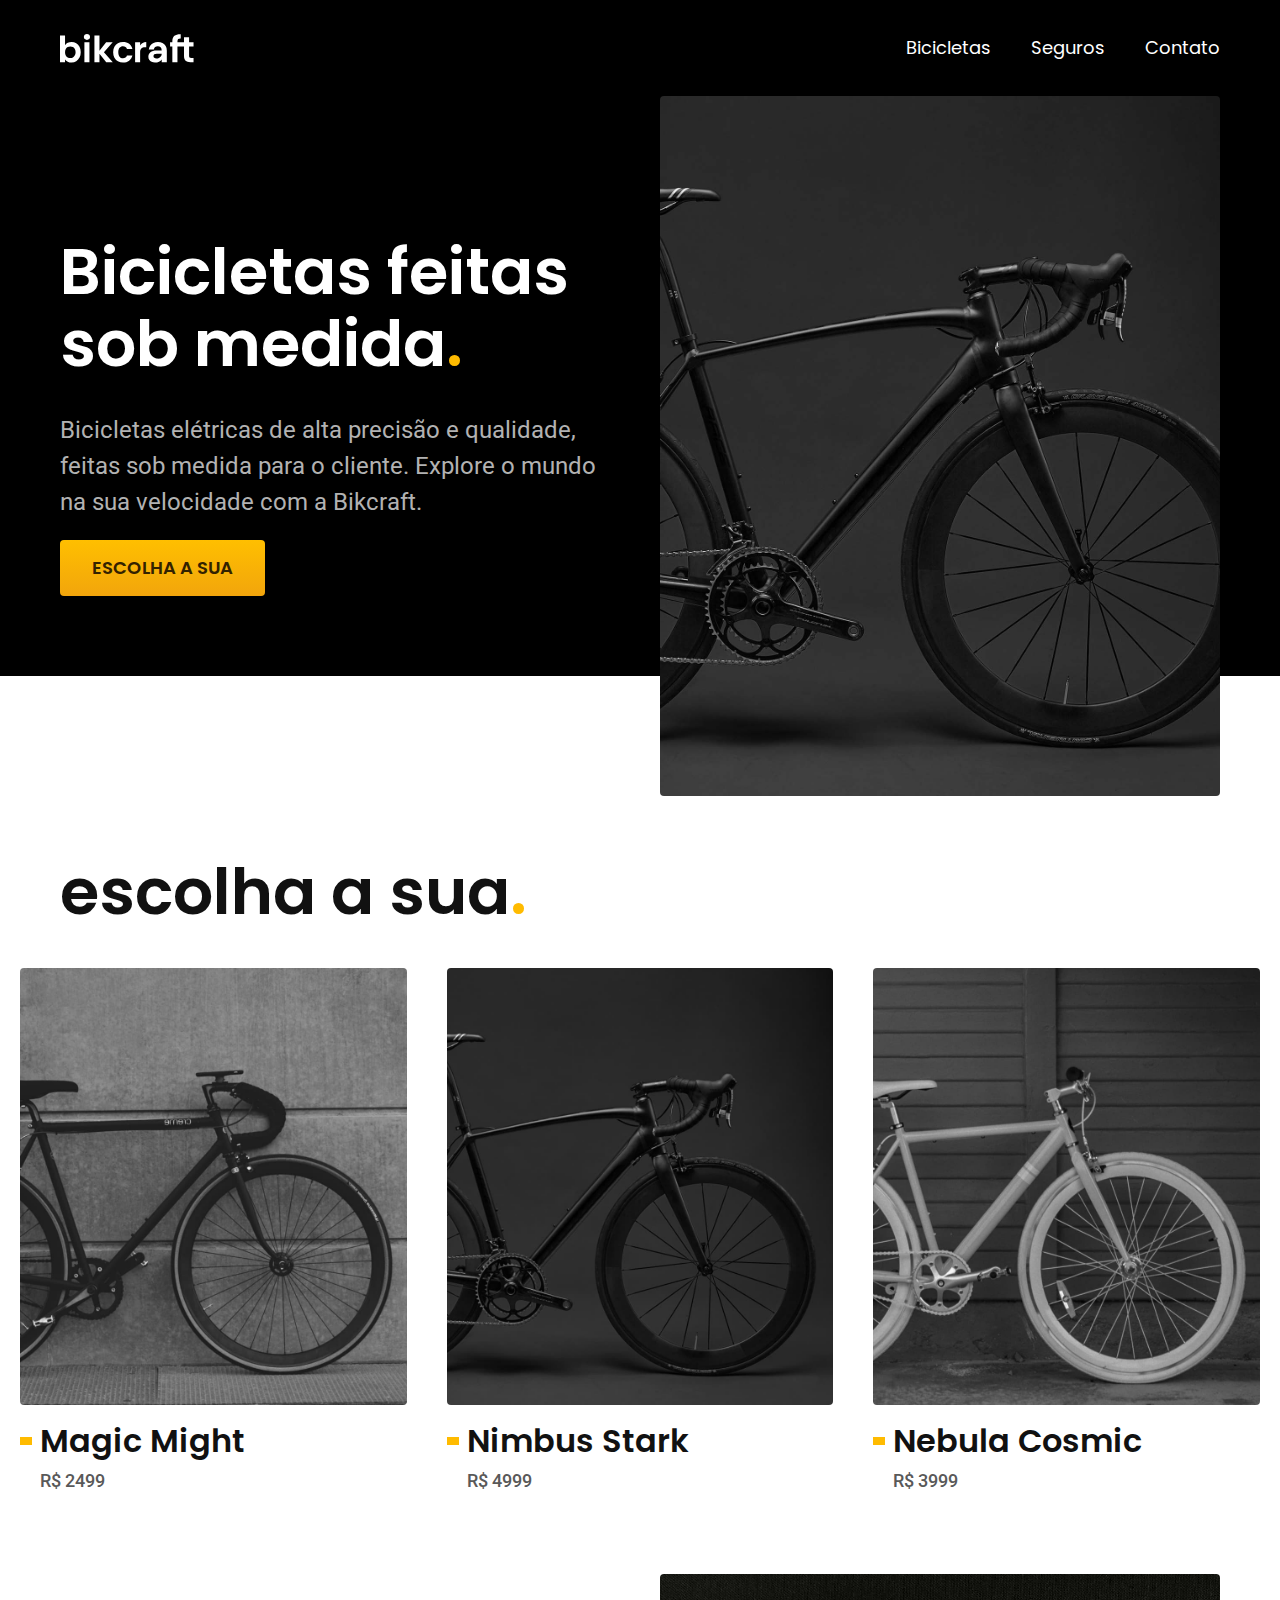
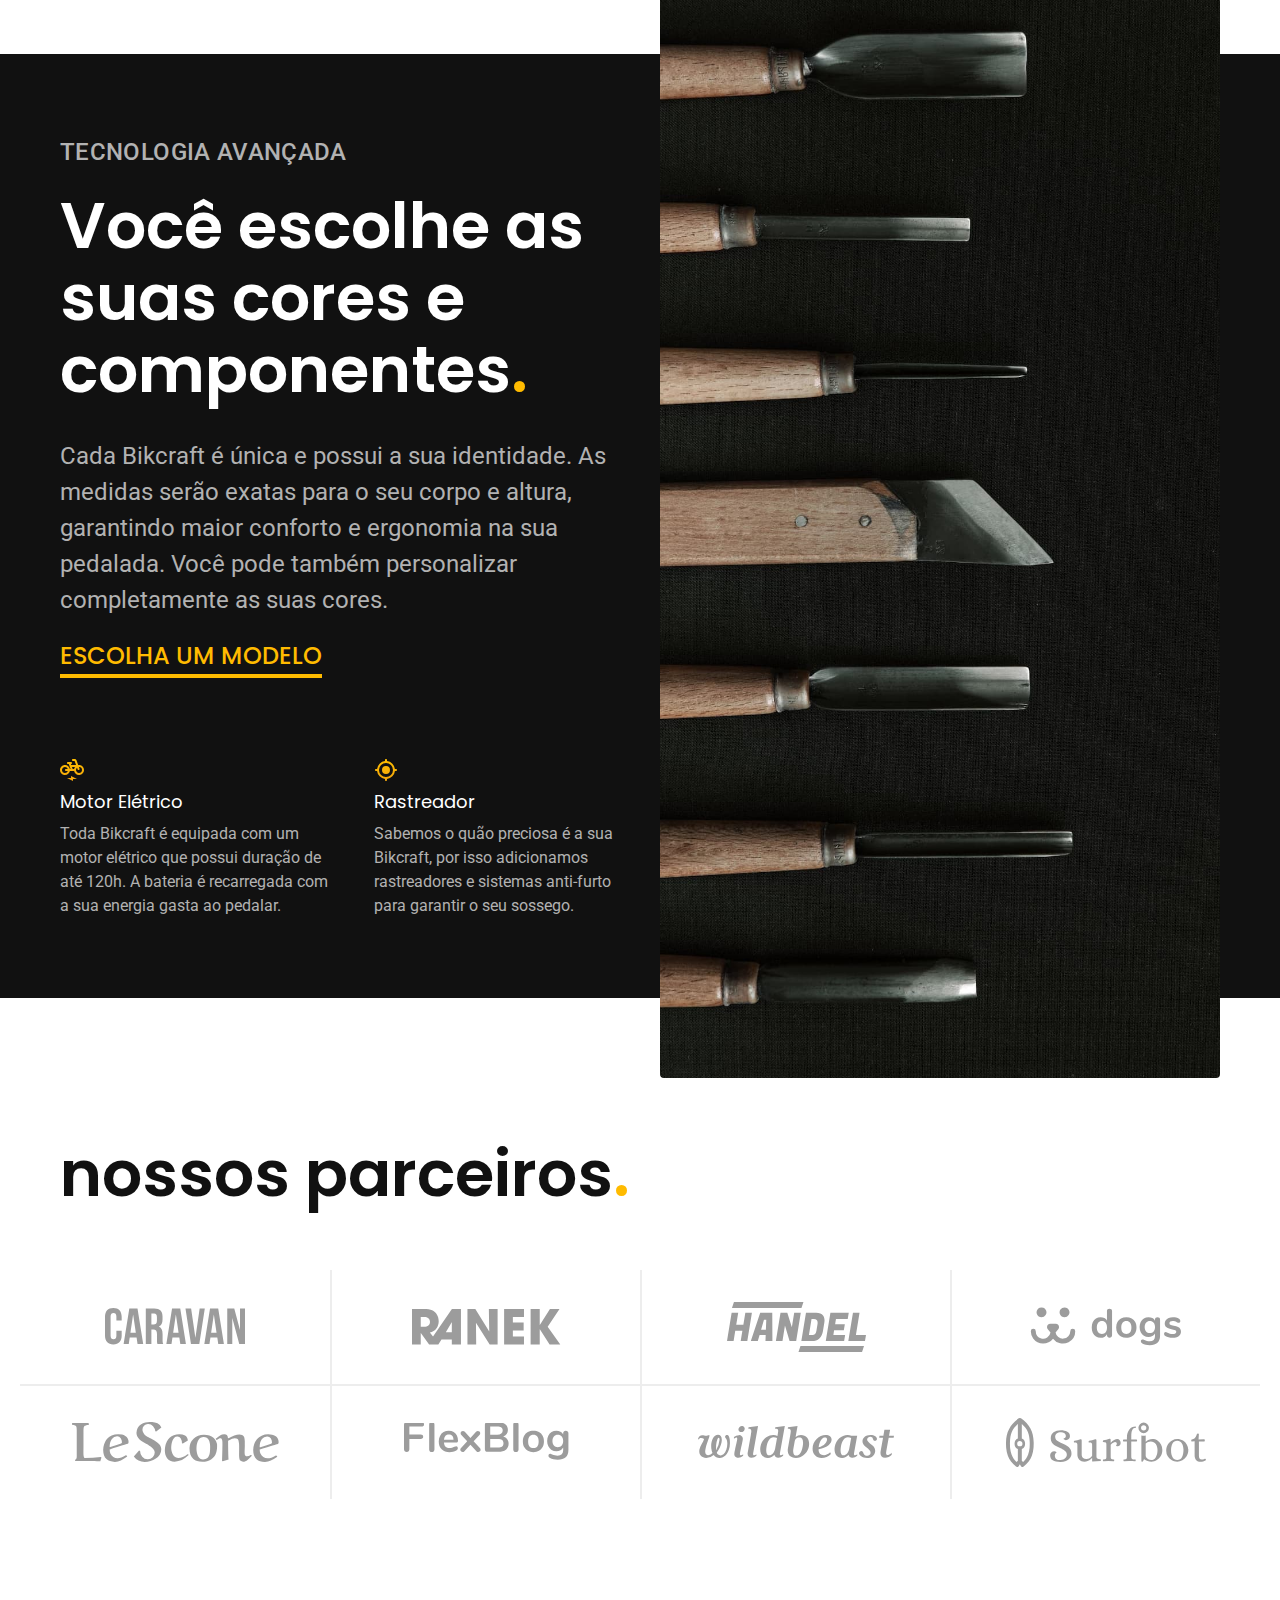
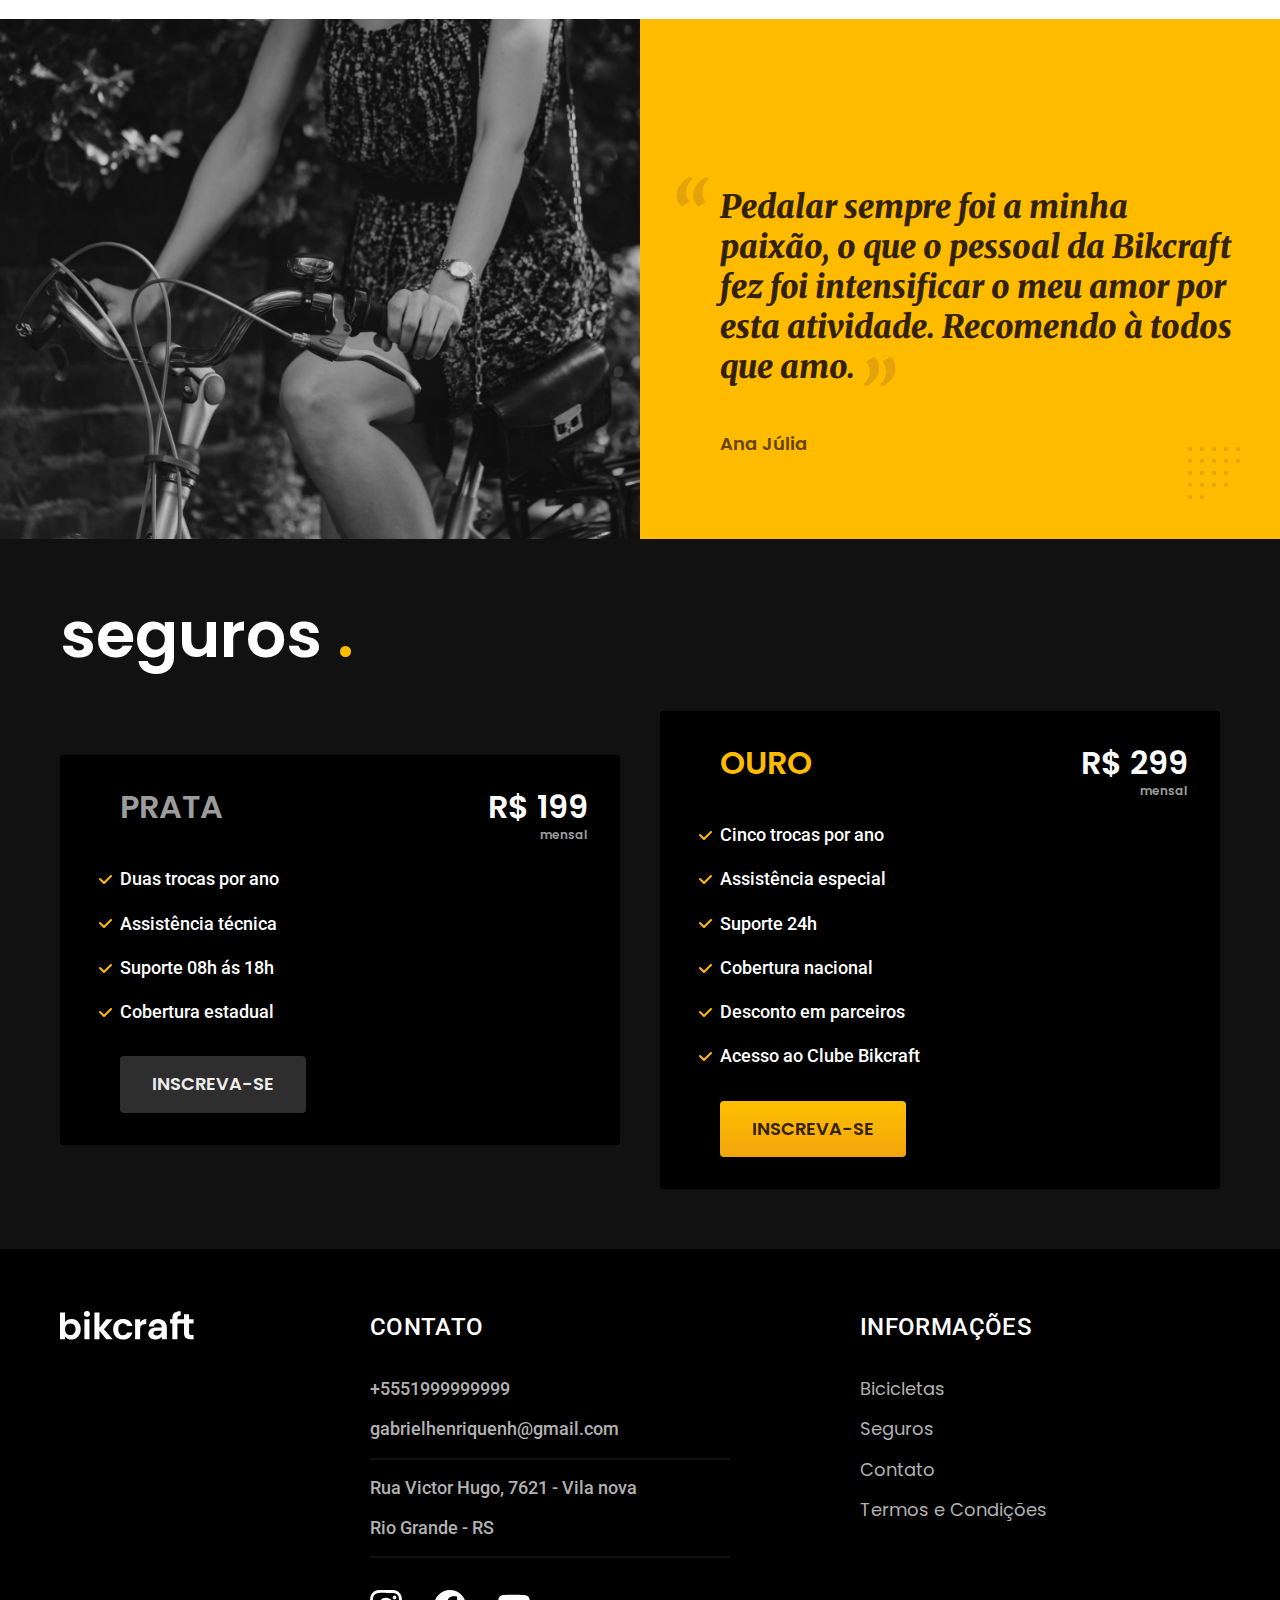
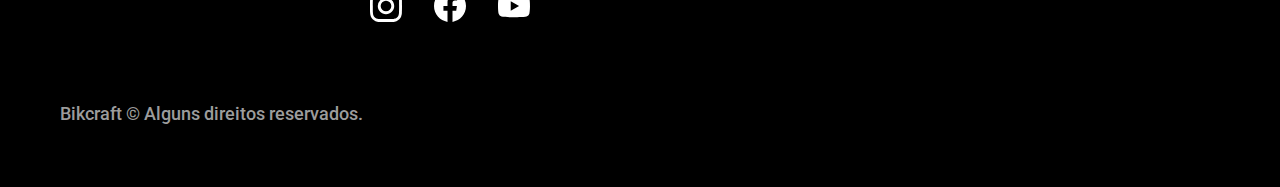
==== commit 81cbabb0: "algumas otimizacoes" ====
--- a/index.html
+++ b/index.html
@@ -1,23 +1,30 @@
 <!DOCTYPE html>
 <html lang="pt-br">
+
 <head>
   <meta charset="UTF-8">
   <meta http-equiv="X-UA-Compatible" content="IE=edge">
   <meta name="viewport" content="width=device-width, initial-scale=1.0">
   <title>Bikcraft</title>
-  <meta name="description" content="Bicicletas elétricas de alta precisão e qualidade,  feitas sob medida para o cliente. Explore o mundo na sua velocidade com a Bikcraft.">
+  <meta name="description"
+    content="Bicicletas elétricas de alta precisão e qualidade,  feitas sob medida para o cliente. Explore o mundo na sua velocidade com a Bikcraft.">
+  
+    <link rel="preload" href="./css/style.css" as="style">
   <link rel="stylesheet" href="./css/style.css">
   <link rel="preconnect" href="https://fonts.googleapis.com">
   <link rel="preconnect" href="https://fonts.gstatic.com" crossorigin>
-  <link href="https://fonts.googleapis.com/css2?family=Merriweather:ital,wght@1,900&family=Poppins:wght@400;600&family=Roboto:wght@400;500&display=swap" rel="stylesheet">
+  <link
+    href="https://fonts.googleapis.com/css2?family=Merriweather:ital,wght@1,900&family=Poppins:wght@400;600&family=Roboto:wght@400;500&display=swap"
+    rel="stylesheet">
 </head>
+
 <body>
-    <header class="header-bg">
-      <div class="header container">
+  <header class="header-bg">
+    <div class="header container">
       <a href="./">
-        <img src="./img/bikcraft.svg" alt="Bijcraft">
+        <img src="./img/bikcraft.svg" width="136" height="32" alt="Bijcraft">
       </a>
-      
+
       <nav aria-label="primaria">
         <ul class="header-menu font-1-m cor-0">
           <li><a href="./bicicletas.html">Bicicletas</a></li>
@@ -25,113 +32,120 @@
           <li><a href="./contato.html">Contato</a></li>
         </ul>
       </nav>
-      </div>
-    </header>
-
-    <main class="introducao-bg">
-      <div class="introducao container">
-        <div class="introducao-conteudo">
+    </div>
+  </header>
+
+  <main class="introducao-bg">
+    <div class="introducao container">
+      <div class="introducao-conteudo">
         <h1 class="cor-0 font-1-xxl">Bicicletas feitas sob medida<span class="cor-p1">.</span></h1>
-        <p class="font-2-l cor-5">Bicicletas elétricas de alta precisão e qualidade,  feitas sob medida para o cliente. Explore o mundo na sua velocidade com a Bikcraft.</p>
+        <p class="font-2-l cor-5">Bicicletas elétricas de alta precisão e qualidade, feitas sob medida para o cliente.
+          Explore o mundo na sua velocidade com a Bikcraft.</p>
         <a class="btn" href="./bicicletas.html">Escolha a sua</a>
+      </div>
+
+      <picture>
+        <source media="(max-width: 800px)"  srcset="./img/bicicletas/nimbus.jpg">
+        <img src="img/fotos/introducao.jpg" width="1280" height="1600" alt="Bicicleta elétrica preta">
+      </picture>
+    </div>
+  </main>
+
+
+
+  <article class="bicicletas-lista">
+    <h2 class="container font-1-xxl">escolha a sua<span class="cor-p1">.</span></h2>
+
+    <ul>
+      <li>
+        <a href="./bicicletas/magic.html">
+          <img src="./img/bicicletas/magic-home.jpg" width="920" height="1040" alt="Bicicleta preta">
+          <h3 class="font-1-xl">Magic Might</h3>
+          <span class="font-2-m cor-8">R$ 2499</span>
+        </a>
+      </li>
+
+      <li>
+        <a href="./bicicletas/nimbus.html">
+          <img src="img/bicicletas/nimbus-home.jpg" width="920" height="1040" alt="Bicicleta preta">
+          <h3 class="font-1-xl">Nimbus Stark</h3>
+          <span class="font-2-m cor-8">R$ 4999</span>
+        </a>
+      </li>
+
+      <li>
+        <a href="./bicicletas/nebula.html">
+          <img src="img/bicicletas/nebula-home.jpg" width="920" height="1040" alt="Bicicleta preta">
+          <h3 class="font-1-xl">Nebula Cosmic</h3>
+          <span class="font-2-m cor-8">R$ 3999</span>
+        </a>
+      </li>
+    </ul>
+  </article>
+
+  <article class="tecnologia-bg">
+    <div class="tecnologia container">
+      <div class="tecnologia-conteudo">
+        <span class="font-2-l-b cor-5">Tecnologia avançada</span>
+        <h2 class="cor-0 font-1-xxl">Você escolhe as suas cores e componentes<span class="cor-p1">.</span></h2>
+        <p class="font-2-l cor-5">Cada Bikcraft é única e possui a sua identidade. As medidas serão exatas para o seu
+          corpo e altura, garantindo maior conforto e ergonomia na sua pedalada. Você pode também personalizar
+          completamente as suas cores.</p>
+        <a class="link" href="./bicicletas.html">Escolha um modelo</a>
+
+        <div class="tecnologia-vantagens">
+          <div>
+            <img src="img/icones/eletrica.svg" width="24" height="24" alt="">
+            <h3 class="font-1-m cor-0">Motor Elétrico</h3>
+            <p class="font-2-s cor-5">Toda Bikcraft é equipada com um motor elétrico que possui duração de até 120h. A
+              bateria é recarregada com a sua energia gasta ao pedalar.</p>
+          </div>
+          <div>
+            <img src="img/icones/rastreador.svg" width="24" height="24" alt="">
+            <h3 class="font-1-m cor-0">Rastreador</h3>
+            <p class="font-2-s cor-5">Sabemos o quão preciosa é a sua Bikcraft, por isso adicionamos rastreadores e
+              sistemas anti-furto para garantir o seu sossego.</p>
+          </div>
         </div>
-        
-        <div>
-        <img src="img/fotos/introducao.jpg" alt="Bicicleta elétrica preta">
-        </div>
-      </div>
-    </main>
-
-
-    
-    <article class="bicicletas-lista">
-      <h2 class="container font-1-xxl">escolha a sua<span class="cor-p1">.</span></h2>
-
-      <ul>
-        <li>
-          <a href="./bicicletas/magic.html">
-            <img src="./img/bicicletas/magic-home.jpg" alt="Bicicleta preta">
-            <h3 class="font-1-xl">Magic Might</h3>
-            <span class="font-2-m cor-8">R$ 2499</span>
-          </a>
-        </li>
-
-        <li>
-          <a href="./bicicletas/nimbus.html">
-            <img src="img/bicicletas/nimbus-home.jpg" alt="Bicicleta preta">
-            <h3 class="font-1-xl">Nimbus Stark</h3>
-            <span class="font-2-m cor-8">R$ 4999</span>
-          </a>
-        </li>
-
-        <li>
-          <a href="./bicicletas/nebula.html">
-            <img src="img/bicicletas/nebula-home.jpg" alt="Bicicleta preta">
-            <h3 class="font-1-xl">Nebula Cosmic</h3>
-            <span class="font-2-m cor-8">R$ 3999</span>
-          </a>
-        </li>
-      </ul>
-    </article>
-
-    <article class="tecnologia-bg">
-      <div class="tecnologia container">
-        <div class="tecnologia-conteudo">
-          <span class="font-2-l-b cor-5">Tecnologia avançada</span>
-          <h2 class="cor-0 font-1-xxl">Você escolhe as suas cores e componentes<span class="cor-p1">.</span></h2>
-          <p class="font-2-l cor-5">Cada Bikcraft é única e possui a sua identidade. As medidas serão exatas para o seu corpo e altura, garantindo maior conforto e ergonomia na sua pedalada. Você pode também personalizar completamente as suas cores.</p>
-          <a class="link" href="./bicicletas.html">Escolha um modelo</a>
-          
-            <div class="tecnologia-vantagens">
-              <div>
-                <img src="img/icones/eletrica.svg" alt="">
-                <h3 class="font-1-m cor-0">Motor Elétrico</h3>
-                <p class="font-2-s cor-5">Toda Bikcraft é equipada com um motor elétrico que possui duração de até 120h. A bateria é recarregada com a sua energia gasta ao pedalar.</p>
-              </div>
-              <div>
-                <img src="img/icones/rastreador.svg" alt="">
-                <h3 class="font-1-m cor-0">Rastreador</h3>
-                <p class="font-2-s cor-5">Sabemos o quão preciosa é a sua Bikcraft, por isso adicionamos rastreadores e sistemas anti-furto para garantir o seu sossego.</p>
-              </div>
-            </div>
-          
-          </div>
-
-        <div class="tecnologia-imagem">
-          <img src="img/fotos/tecnologia.jpg" alt="">
-        </div>
-      </div>
-    </article>
-
-    <section class="parceiros" aria-label="Nossos parceiros">
-      <h2 class="container font-1-xxl">nossos parceiros<span class="cor-p1">.</span></h2>
-
-      <ul>
-        <li><img src="./img/parceiros/caravan.svg" alt="caravan"></li>
-        <li><img src="./img/parceiros/ranek.svg" alt="ranek"></li>
-        <li><img src="./img/parceiros/handel.svg" alt="handel"></li>
-        <li><img src="./img/parceiros/dogs.svg" alt="dogs"></li>
-        <li><img src="./img/parceiros/lescone.svg" alt="lescone"></li>
-        <li><img src="./img/parceiros/flexblog.svg" alt="flexblog"></li>
-        <li><img src="./img/parceiros/wildbeast.svg" alt="wildbeast"></li>
-        <li><img src="./img/parceiros/surfbot.svg" alt="surfbot"></li>
-      </ul>
-    </section>
-
-    <section class="depoimento" aria-label="Depoimento">
-      <div><img src="./img/fotos/depoimento.jpg" alt="Pessoa pedalando uma bicicleta bikcraft"></div>
-
-      <div class="depoimento-conteudo">
-        <blockquote class="font-1-xl cor-p5">
-          <p>Pedalar sempre foi a minha paixão, o que o pessoal da Bikcraft fez foi intensificar o meu amor por esta atividade. Recomendo à todos que amo.</p>
-          <span class="font-1-m-b cor-p4">Ana Júlia</span>
-        </blockquote>
-      </div>
-    </section>
-
-    <article class="seguros-bg">
-      <div class="seguros container">
-        <h2 class="font-1-xxl cor-0">seguros <span class="cor-p1">.</span></h2>
+
+      </div>
+
+      <div class="tecnologia-imagem">
+        <img src="img/fotos/tecnologia.jpg" width="1200" height="1920" alt="">
+      </div>
+    </div>
+  </article>
+
+  <section class="parceiros" aria-label="Nossos parceiros">
+    <h2 class="container font-1-xxl">nossos parceiros<span class="cor-p1">.</span></h2>
+
+    <ul>
+      <li><img src="./img/parceiros/caravan.svg" width="140" height="38" alt="caravan"></li>
+      <li><img src="./img/parceiros/ranek.svg" width="149" height="36" alt="ranek"></li>
+      <li><img src="./img/parceiros/handel.svg" width="139" height="50" alt="handel"></li>
+      <li><img src="./img/parceiros/dogs.svg" width="152" height="39" alt="dogs"></li>
+      <li><img src="./img/parceiros/lescone.svg" width="208" height="41" alt="lescone"></li>
+      <li><img src="./img/parceiros/flexblog.svg" width="165" height="38" alt="flexblog"></li>
+      <li><img src="./img/parceiros/wildbeast.svg" width="196" height="34" alt="wildbeast"></li>
+      <li><img src="./img/parceiros/surfbot.svg" width="200" height="49" alt="surfbot"></li>
+    </ul>
+  </section>
+
+  <section class="depoimento" aria-label="Depoimento">
+    <div><img src="./img/fotos/depoimento.jpg" width="1560" height="1360" alt="Pessoa pedalando uma bicicleta bikcraft"></div>
+
+    <div class="depoimento-conteudo">
+      <blockquote class="font-1-xl cor-p5">
+        <p>Pedalar sempre foi a minha paixão, o que o pessoal da Bikcraft fez foi intensificar o meu amor por esta
+          atividade. Recomendo à todos que amo.</p>
+        <span class="font-1-m-b cor-p4">Ana Júlia</span>
+      </blockquote>
+    </div>
+  </section>
+
+  <article class="seguros-bg">
+    <div class="seguros container">
+      <h2 class="font-1-xxl cor-0">seguros <span class="cor-p1">.</span></h2>
       <div class="seguros-item">
         <h3 class="font-1-xl cor-6">Prata</h3>
         <span class="font-1-xl cor-0">R$ 199 <span class="font-1-xs cor-6">mensal</span></span>
@@ -157,13 +171,13 @@
         </ul>
         <a class="btn" href="./orcamento.html">Inscreva-se</a>
       </div>
-      </div>
-    </article>
-
-    <footer class="footer-bg">
-      
-      <div class="footer container">
-        <img src="./img/bikcraft.svg" alt="Bikcraft">
+    </div>
+  </article>
+
+  <footer class="footer-bg">
+
+    <div class="footer container">
+      <img src="./img/bikcraft.svg" width="136" height="32" alt="Bikcraft">
       <div class="footer-contato">
         <h3 class="font-2-l-b cor-0">Contato</h3>
         <ul class="font-2-m cor-5">
@@ -174,38 +188,39 @@
         </ul>
         <div class="footer-redes">
           <a href="./">
-            <img src="img/redes/instagram.svg" alt="Instagram">
+            <img src="img/redes/instagram.svg" width="32" height="32" alt="Instagram">
           </a>
 
           <a href="./">
-            <img src="img/redes/facebook.svg" alt="Facebook">
+            <img src="img/redes/facebook.svg" width="32" height="32" alt="Facebook">
           </a>
 
           <a href="./">
-            <img src="img/redes/youtube.svg" alt="Youtube">
+            <img src="img/redes/youtube.svg" width="32" height="32" alt="Youtube">
           </a>
 
         </div>
       </div>
-        
-
-        <div class="footer-informacoes">
-          <h3 class="font-2-l-b cor-0">Informações</h3>
-          <nav>
-            <ul class="font-1-m cor-5">
-              <li><a href="./bicicletas.html">Bicicletas</a></li>
-              <li><a href="./seguros.html">Seguros</a></li>
-              <li><a href="./contato.html">Contato</a></li>
-              <li><a href="./termos.html">Termos e Condições</a></li>
-            </ul>
-          </nav>
-        </div>
-
-        
-      
-        <p class="footer-copy font-2-m cor-6">Bikcraft © Alguns direitos reservados.</p> 
-    </div>
-    
-    </footer>
+
+
+      <div class="footer-informacoes">
+        <h3 class="font-2-l-b cor-0">Informações</h3>
+        <nav>
+          <ul class="font-1-m cor-5">
+            <li><a href="./bicicletas.html">Bicicletas</a></li>
+            <li><a href="./seguros.html">Seguros</a></li>
+            <li><a href="./contato.html">Contato</a></li>
+            <li><a href="./termos.html">Termos e Condições</a></li>
+          </ul>
+        </nav>
+      </div>
+
+
+
+      <p class="footer-copy font-2-m cor-6">Bikcraft © Alguns direitos reservados.</p>
+    </div>
+
+  </footer>
 </body>
+
 </html>--- a/css/style.css
+++ b/css/style.css
@@ -10,6 +10,7 @@
 
 /* UTILIDADES */
 @import "./utilidades/componentes.css";
+@import "./utilidades/formulario.css";
 
 /* HOME */
 @import "./home/introducao.css";
@@ -19,9 +20,26 @@
 
 /*BICICLETAS*/
 @import "./bicicletas/bicicletas-lista.css";
+@import "./bicicletas/bicicletas.css";
+
+/*BICICLETA*/
+@import "./bicicleta/bicicleta.css";
+@import "./bicicleta/seguro.css";
 
 /*Seguros*/
 @import "./seguros/seguros.css";
+@import "./seguros/vantagens.css";
+@import "./seguros/perguntas.css";
+
+/*CONTATO*/
+@import "./contato/contato.css";
+@import "./contato/lojas.css";
+
+/*ORÇAMENTO*/
+@import "./orcamento/orcamento.css";
+
+/*Termos*/
+@import "./termos/termos.css";
 
 
 
--- a/css/style.css
+++ b/css/style.css
@@ -10,6 +10,7 @@
 
 /* UTILIDADES */
 @import "./utilidades/componentes.css";
+@import "./utilidades/formulario.css";
 
 /* HOME */
 @import "./home/introducao.css";
@@ -19,9 +20,26 @@
 
 /*BICICLETAS*/
 @import "./bicicletas/bicicletas-lista.css";
+@import "./bicicletas/bicicletas.css";
+
+/*BICICLETA*/
+@import "./bicicleta/bicicleta.css";
+@import "./bicicleta/seguro.css";
 
 /*Seguros*/
 @import "./seguros/seguros.css";
+@import "./seguros/vantagens.css";
+@import "./seguros/perguntas.css";
+
+/*CONTATO*/
+@import "./contato/contato.css";
+@import "./contato/lojas.css";
+
+/*ORÇAMENTO*/
+@import "./orcamento/orcamento.css";
+
+/*Termos*/
+@import "./termos/termos.css";
 
 
 
